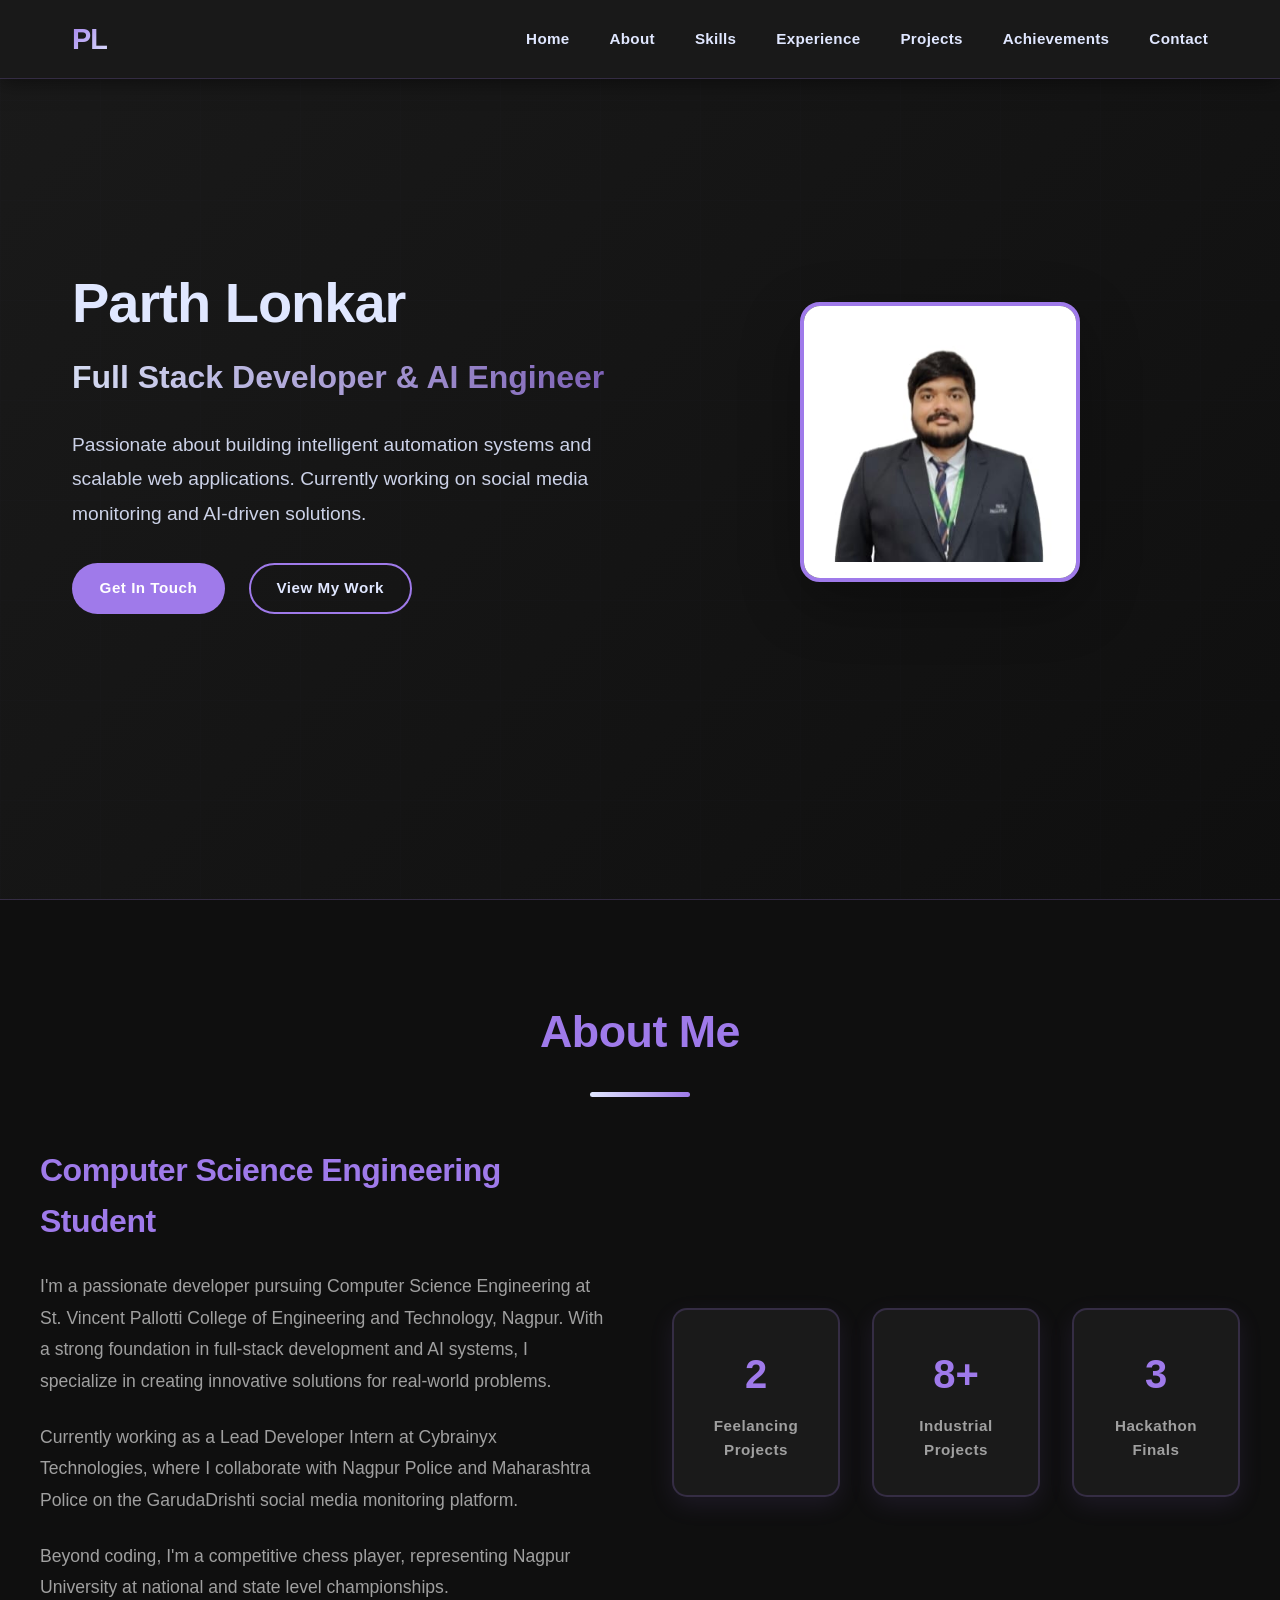
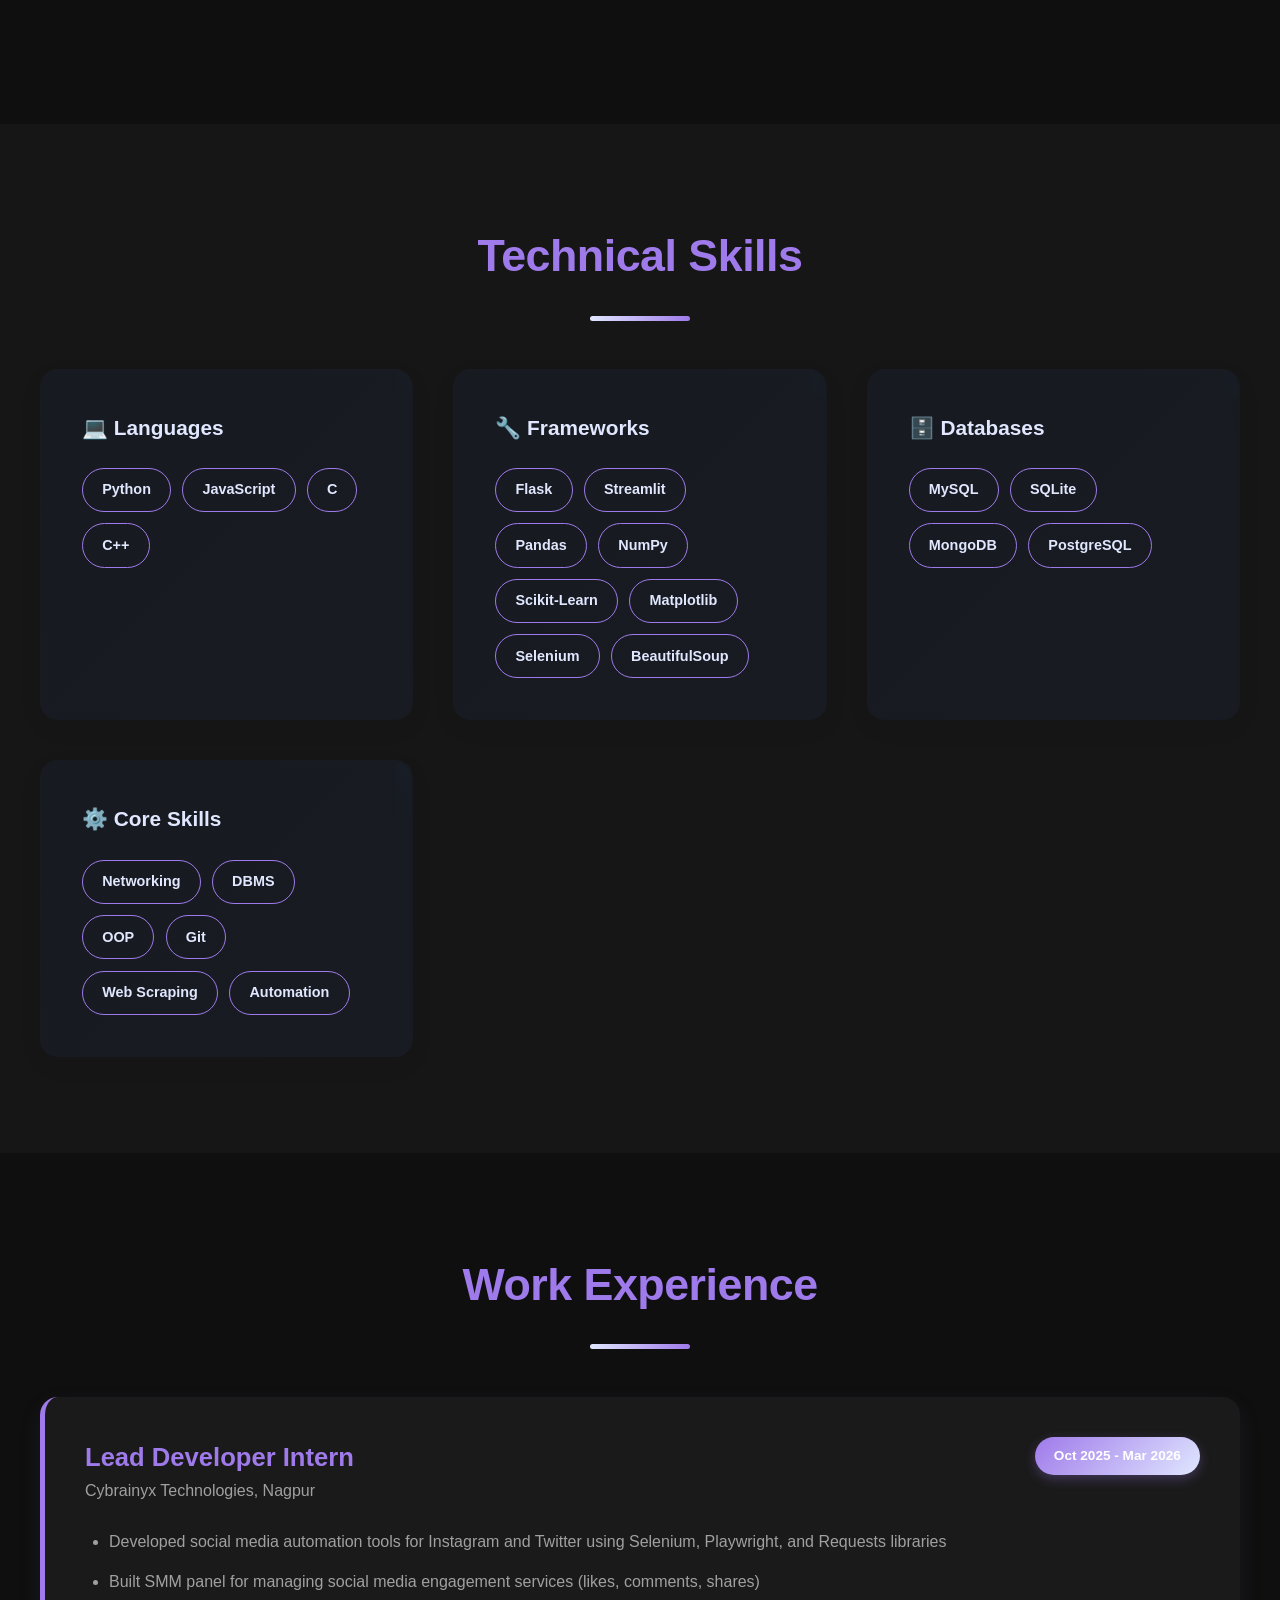
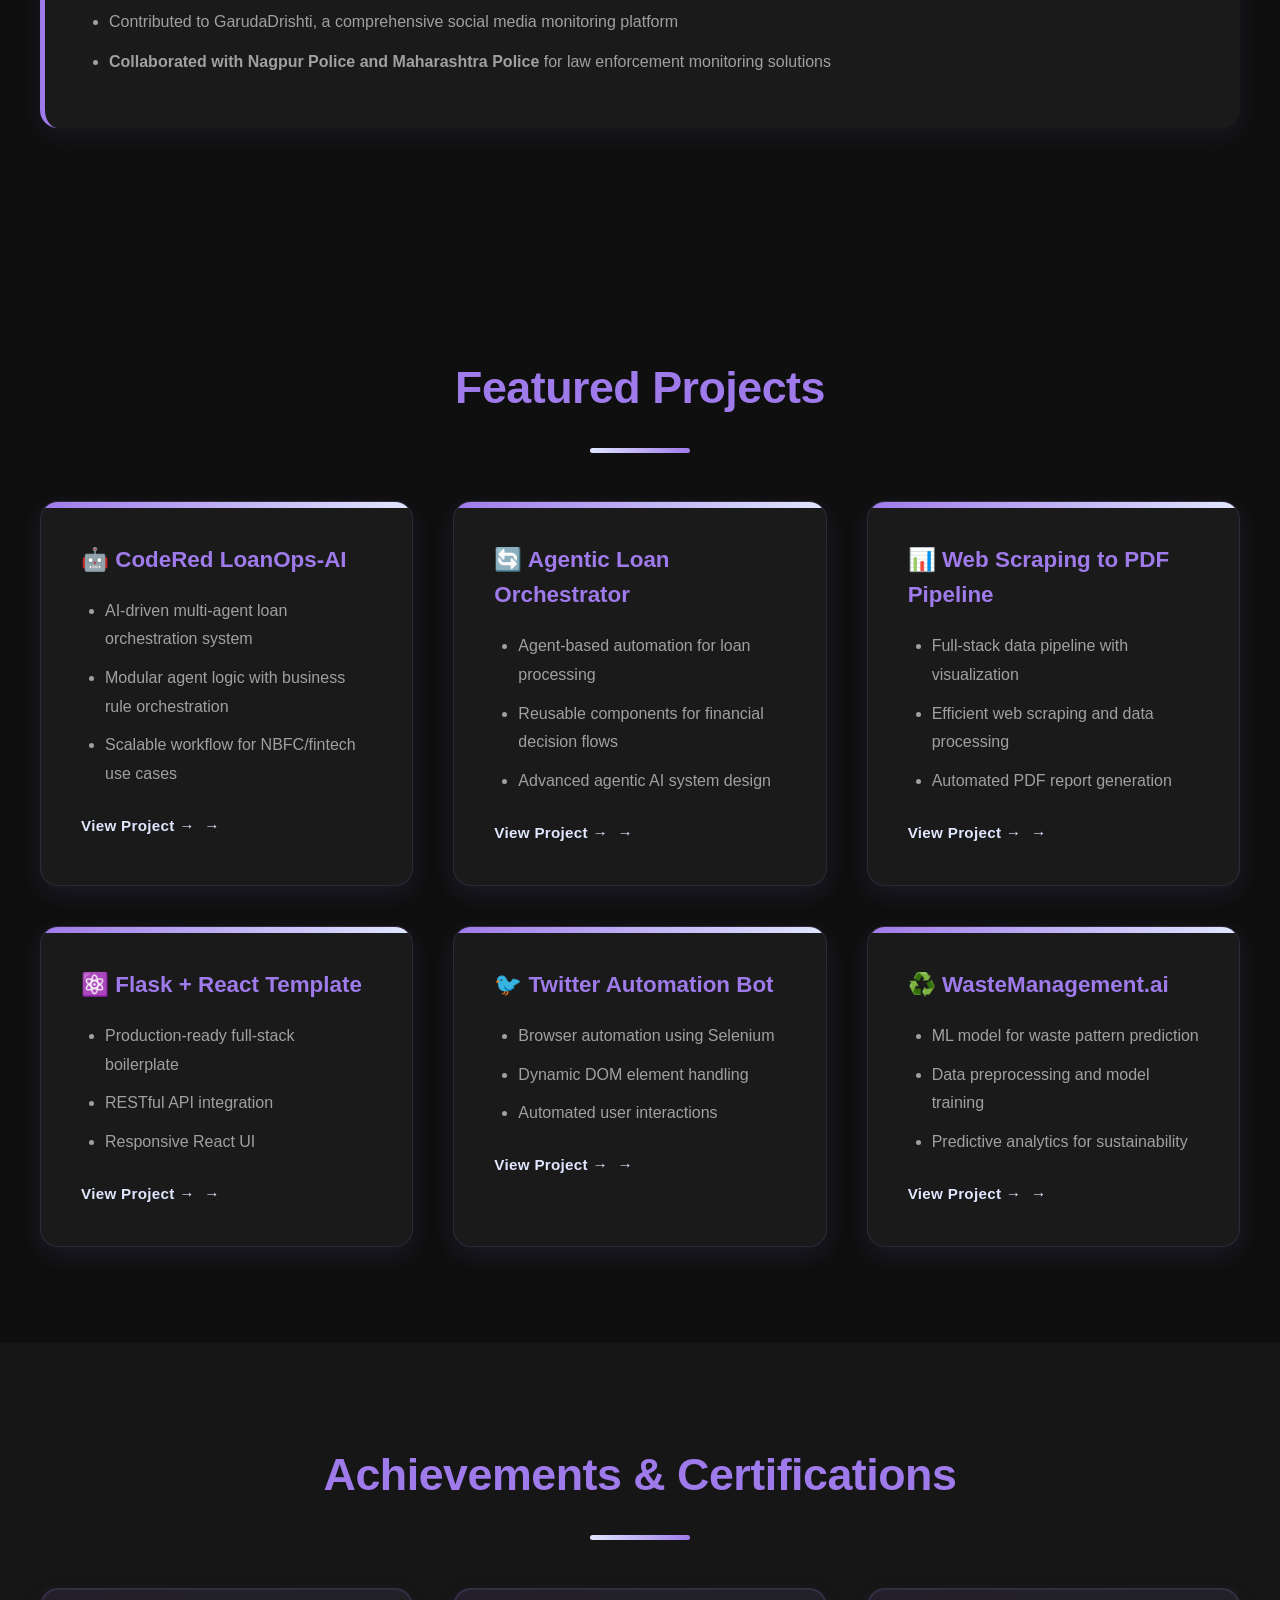
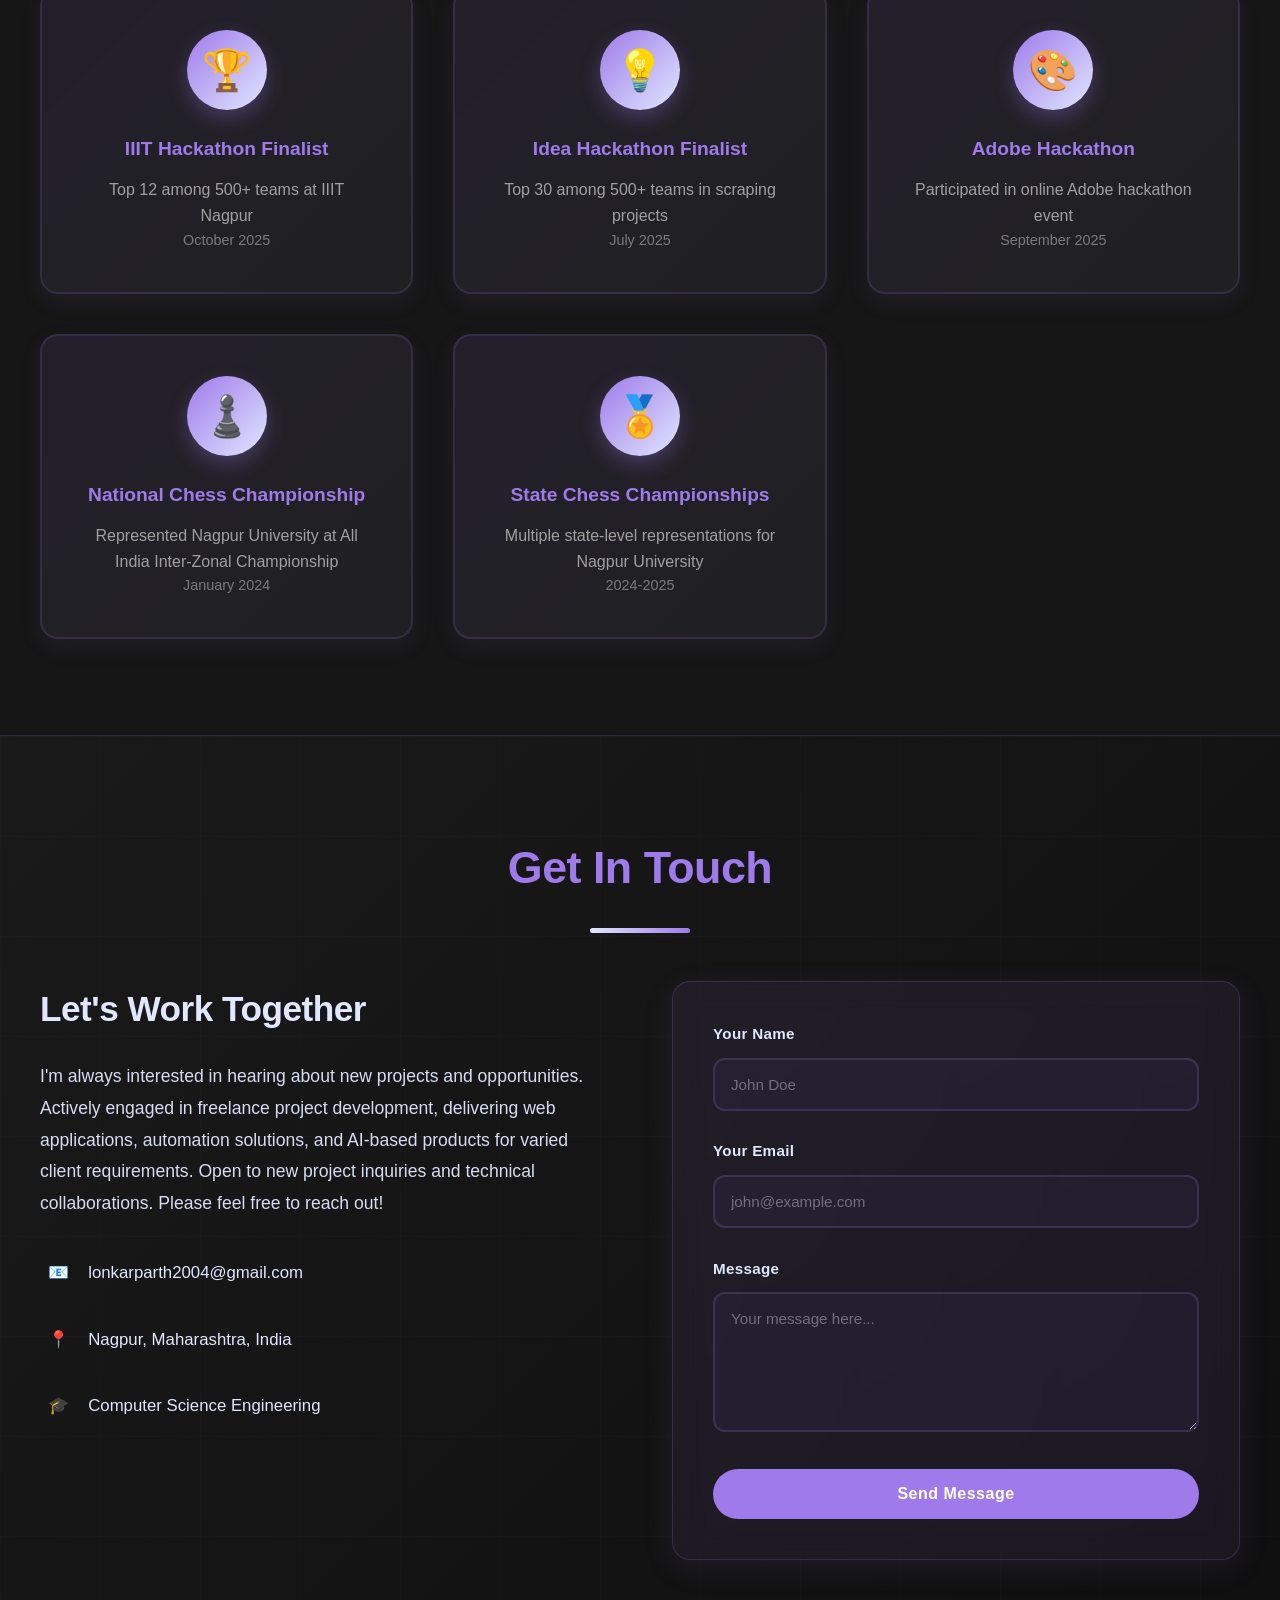
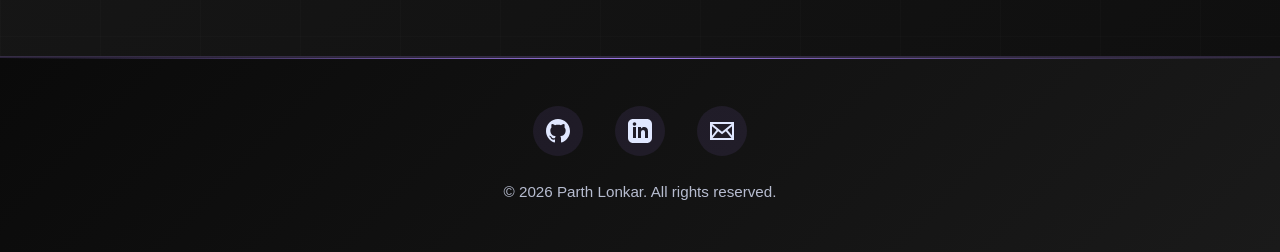
==== index.html @ a522a295 "committe" ====
<!DOCTYPE html>
<html lang="en">
<head>
    <meta charset="UTF-8">
    <meta name="viewport" content="width=device-width, initial-scale=1.0">
    <title>Parth Lonkar - Full Stack Developer & AI Engineer</title>
    <style>
        * {
            margin: 0;
            padding: 0;
            box-sizing: border-box;
        }

        :root {
            --primary: #e0e7ff;
            --secondary: #c7d2fe;
            --dark: #0f0f0f;
            --light: #1a1a1a;
            --gray: #a0a0a0;
            --accent: #9f7aea;
            --success: #6ee7b7;
            --warning: #fbbf24;
            --danger: #f87171;
            --dark-bg: #0f0f0f;
            --dark-card: #1a1a1a;
            --dark-text: #e0e7ff;
            --dark-accent: #9f7aea;
        }

        body {
            font-family: 'Segoe UI', Tahoma, Geneva, Verdana, sans-serif;
            line-height: 1.6;
            color: var(--dark-text);
            overflow-x: hidden;
            background: var(--dark-bg);
        }

        /* Loading Spinner */
        .loader {
            position: fixed;
            top: 0;
            left: 0;
            width: 100%;
            height: 100%;
            background: rgba(15, 15, 15, 0.95);
            display: flex;
            align-items: center;
            justify-content: center;
            z-index: 9999;
            opacity: 1;
            pointer-events: auto;
            transition: opacity 0.5s ease, pointer-events 0.5s ease;
        }

        .loader.hidden {
            opacity: 0;
            pointer-events: none;
        }

        .spinner {
            width: 60px;
            height: 60px;
            border: 4px solid #333333;
            border-top: 4px solid var(--dark-accent);
            border-radius: 50%;
            animation: spin 1s linear infinite;
        }

        @keyframes spin {
            0% { transform: rotate(0deg); }
            100% { transform: rotate(360deg); }
        }

        .loader-text {
            position: absolute;
            bottom: 30px;
            font-size: 1.1rem;
            color: var(--dark-accent);
            font-weight: 600;
            animation: pulse 1.5s ease-in-out infinite;
        }

        @keyframes pulse {
            0%, 100% { opacity: 0.6; }
            50% { opacity: 1; }
        }

        /* Navigation */
        nav {
            position: fixed;
            top: 0;
            width: 100%;
            background: rgba(26, 26, 26, 0.97);
            backdrop-filter: blur(20px);
            box-shadow: 0 2px 20px rgba(0,0,0,0.5);
            z-index: 1000;
            transition: all 0.3s cubic-bezier(0.4, 0, 0.2, 1);
            border-bottom: 1px solid rgba(159, 122, 234, 0.2);
        }

        nav.scrolled {
            box-shadow: 0 10px 40px rgba(0,0,0,0.7);
            background: rgba(26, 26, 26, 0.99);
        }

        .nav-container {
            max-width: 1200px;
            margin: 0 auto;
            display: flex;
            justify-content: space-between;
            align-items: center;
            padding: 1rem 2rem;
        }

        .logo {
            font-size: 1.8rem;
            font-weight: 800;
            background: linear-gradient(135deg, var(--dark-accent), #e0e7ff);
            -webkit-background-clip: text;
            -webkit-text-fill-color: transparent;
            background-clip: text;
            text-decoration: none;
            transition: all 0.3s ease;
            letter-spacing: -1px;
        }

        .logo:hover {
            transform: scale(1.1);
        }

        .nav-links {
            display: flex;
            list-style: none;
            gap: 2.5rem;
        }

        .nav-links a {
            text-decoration: none;
            color: var(--dark-text);
            font-weight: 600;
            font-size: 0.95rem;
            transition: all 0.3s cubic-bezier(0.4, 0, 0.2, 1);
            position: relative;
            letter-spacing: 0.3px;
        }

        .nav-links a::after {
            content: '';
            position: absolute;
            bottom: -8px;
            left: 0;
            width: 0;
            height: 3px;
            background: linear-gradient(90deg, var(--dark-accent), #e0e7ff);
            transition: width 0.4s cubic-bezier(0.4, 0, 0.2, 1);
            border-radius: 2px;
        }

        .nav-links a:hover {
            color: var(--dark-accent);
            transform: translateY(-2px);
        }

        .nav-links a:hover::after {
            width: 100%;
        }

        .mobile-menu {
            display: none;
            flex-direction: column;
            gap: 5px;
            cursor: pointer;
        }

        .mobile-menu span {
            width: 25px;
            height: 3px;
            background: var(--dark-text);
            transition: 0.3s;
            border-radius: 2px;
        }

        .mobile-menu.active span:nth-child(1) {
            transform: rotate(45deg) translate(10px, 10px);
        }

        .mobile-menu.active span:nth-child(2) {
            opacity: 0;
        }

        .mobile-menu.active span:nth-child(3) {
            transform: rotate(-45deg) translate(7px, -7px);
        }

        .nav-links.mobile-active {
            display: flex;
            flex-direction: column;
            position: absolute;
            top: 100%;
            left: 0;
            right: 0;
            background: rgba(26, 26, 26, 0.98);
            backdrop-filter: blur(20px);
            padding: 2rem 1rem;
            gap: 1rem;
            box-shadow: 0 10px 30px rgba(0,0,0,0.5);
            animation: slideDown 0.3s ease-out;
            z-index: 999;
            border-bottom: 1px solid rgba(159, 122, 234, 0.2);
        }

        @keyframes slideDown {
            from {
                opacity: 0;
                transform: translateY(-10px);
            }
            to {
                opacity: 1;
                transform: translateY(0);
            }
        }

        .nav-links.mobile-active a {
            padding: 0.5rem 0;
            border-bottom: 1px solid rgba(159, 122, 234, 0.15);
        }

        /* Hero Section */
        .hero {
            min-height: 100vh;
            display: flex;
            align-items: center;
            background: linear-gradient(135deg, #1a1a1a 0%, #0f0f0f 100%);
            position: relative;
            overflow: hidden;
            padding-top: 80px;
            border-bottom: 1px solid rgba(159, 122, 234, 0.2);
        }

        .hero::before {
            content: '';
            position: absolute;
            top: 0;
            left: 0;
            right: 0;
            bottom: 0;
            background: url('data:image/svg+xml,<svg width="100" height="100" xmlns="http://www.w3.org/2000/svg"><defs><pattern id="grid" width="100" height="100" patternUnits="userSpaceOnUse"><path d="M 100 0 L 0 0 0 100" fill="none" stroke="%239f7aea" stroke-width="0.5" opacity="0.1"/></pattern></defs><rect width="100%" height="100%" fill="url(%23grid)"/></svg>');
            opacity: 0.3;
            animation: float 20s ease-in-out infinite;
        }

        @keyframes float {
            0%, 100% { transform: translateY(0px); }
            50% { transform: translateY(20px); }
        }

        .hero-content {
            max-width: 1200px;
            margin: 0 auto;
            padding: 2rem;
            color: white;
            position: relative;
            z-index: 1;
            display: grid;
            grid-template-columns: 1fr 1fr;
            gap: 4rem;
            align-items: center;
            width: 100%;
        }

        .hero-text {
            animation: slideInLeft 1s ease;
        }

        .hero-image {
            display: flex;
            justify-content: center;
            align-items: center;
            animation: slideInRight 1s ease;
            width: 100%;
        }

        .profile-photo {
            width: 280px;
            height: 280px;
            border-radius: 20px;
            background: var(--dark-card);
            border: 4px solid var(--dark-accent);
            display: flex;
            align-items: center;
            position: relative;
            overflow: hidden;
            box-shadow: 0 20px 60px rgba(0, 0, 0, 0.3);
            transition: all 0.3s ease;
            margin: 0 auto;
            flex-shrink: 0;
        }

        .profile-photo:hover {
            transform: scale(1.05);
            box-shadow: 0 30px 80px rgba(0, 0, 0, 0.4);
            border-color: white;
        }

        .profile-photo img {
            width: 100%;
            height: 100%;
            object-fit: contain;
            transition: all 0.3s ease;
            display: block;
            background: white;
        }

        .profile-photo:hover img {
            filter: brightness(1.1);
        }

        .profile-placeholder {
            font-size: 120px;
            opacity: 0.3;
        }

        @keyframes slideInLeft {
            from {
                opacity: 0;
                transform: translateX(-50px);
            }
            to {
                opacity: 1;
                transform: translateX(0);
            }
        }

        @keyframes slideInRight {
            from {
                opacity: 0;
                transform: translateX(50px);
            }
            to {
                opacity: 1;
                transform: translateX(0);
            }
        }

        .hero h1 {
            font-size: 3.5rem;
            margin-bottom: 1rem;
            animation: fadeInUp 1s ease;
            font-weight: 800;
            letter-spacing: -1px;
            line-height: 1.2;
            color: var(--dark-text);
        }

        .hero h2 {
            font-size: 2rem;
            margin-bottom: 1.5rem;
            opacity: 0.95;
            animation: fadeInUp 1s ease 0.2s backwards;
            background: linear-gradient(90deg, rgba(224,231,255,1), rgba(159,122,234,0.8));
            -webkit-background-clip: text;
            -webkit-text-fill-color: transparent;
            background-clip: text;
        }

        .hero p {
            font-size: 1.2rem;
            max-width: 600px;
            margin-bottom: 2rem;
            opacity: 0.9;
            animation: fadeInUp 1s ease 0.4s backwards;
            line-height: 1.8;
            font-weight: 300;
            color: var(--dark-text);
        }

        .cta-buttons {
            display: flex;
            gap: 1.5rem;
            animation: fadeInUp 1s ease 0.6s backwards;
            flex-wrap: wrap;
        }

        .btn {
            padding: 0.7rem 1.6rem;
            border-radius: 60px;
            text-decoration: none;
            font-weight: 700;
            transition: all 0.3s cubic-bezier(0.4, 0, 0.2, 1);
            display: inline-flex;
            align-items: center;
            gap: 0.5rem;
            position: relative;
            overflow: hidden;
            cursor: pointer;
            border: 2px solid transparent;
            font-size: 0.95rem;
            letter-spacing: 0.5px;
        }

        .btn::before {
            content: '';
            position: absolute;
            top: 0;
            left: -100%;
            width: 100%;
            height: 100%;
            background: rgba(255, 255, 255, 0.2);
            transition: left 0.3s ease;
            z-index: -1;
        }

        .btn:hover::before {
            left: 100%;
        }

        .btn:active,
        .btn:focus {
            outline: none;
        }

        .ripple {
            position: absolute;
            border-radius: 50%;
            background: rgba(255, 255, 255, 0.5);
            transform: scale(0);
            animation: ripple-animation 0.6s ease-out;
            pointer-events: none;
        }

        @keyframes ripple-animation {
            to {
                transform: scale(4);
                opacity: 0;
            }
        }

        .btn-primary {
            background: var(--dark-accent);
            color: white;
        }

        .btn-primary:hover {
            box-shadow: 0 10px 30px rgba(0,0,0,0.2);
        }

        .btn-primary:active {
            box-shadow: 0 5px 15px rgba(0,0,0,0.15);
        }

        .btn-secondary {
            border: 2px solid var(--dark-accent);
            color: var(--dark-text);
            background: transparent;
        }

        .btn-secondary:hover {
            background: white;
            color: #667eea;
            box-shadow: 0 10px 30px rgba(0,0,0,0.2);
        }

        .btn-secondary:active {
            box-shadow: 0 5px 15px rgba(0,0,0,0.15);
        }

        /* Section Styles */
        section {
            padding: 6rem 2rem;
            background: var(--dark-bg);
        }

        section.fade-in-section {
            opacity: 0;
            transform: translateY(40px);
            transition: opacity 0.6s ease, transform 0.6s ease;
        }

        section.fade-in-section.visible {
            opacity: 1;
            transform: translateY(0);
        }

        .container {
            max-width: 1200px;
            margin: 0 auto;
        }

        .section-title {
            text-align: center;
            font-size: 2.8rem;
            margin-bottom: 3rem;
            position: relative;
            color: var(--dark-accent);
            font-weight: 800;
            letter-spacing: -0.5px;
            animation: titleSlideIn 0.8s ease;
        }

        @keyframes titleSlideIn {
            from {
                opacity: 0;
                transform: translateY(20px);
            }
            to {
                opacity: 1;
                transform: translateY(0);
            }
        }

        .section-title::after {
            content: '';
            display: block;
            width: 100px;
            height: 5px;
            background: linear-gradient(90deg, var(--primary), var(--accent));
            margin: 1.5rem auto;
            border-radius: 3px;
            transition: width 0.3s ease;
        }

        .section-title:hover::after {
            width: 140px;
        }

        /* About Section */
        #about {
            background: var(--dark-bg);
        }

        .about-content {
            display: grid;
            grid-template-columns: 1fr 1fr;
            gap: 4rem;
            align-items: center;
        }

        .about-text {
            animation: fadeInLeft 0.8s ease;
        }

        .about-text h3 {
            font-size: 2rem;
            margin-bottom: 1.5rem;
            color: var(--dark-accent);
            font-weight: 800;
            letter-spacing: -0.5px;
        }

        .about-text p {
            font-size: 1.1rem;
            color: var(--gray);
            margin-bottom: 1.5rem;
            line-height: 1.8;
            transition: all 0.3s ease;
        }

        .about-text p:hover {
            transform: translateX(10px);
            color: var(--dark-text);
        }

        @keyframes fadeInLeft {
            from {
                opacity: 0;
                transform: translateX(-30px);
            }
            to {
                opacity: 1;
                transform: translateX(0);
            }
        }

        .stats {
            display: grid;
            grid-template-columns: repeat(3, 1fr);
            gap: 2rem;
            margin-top: 2rem;
            animation: fadeInRight 0.8s ease 0.2s backwards;
        }

        @keyframes fadeInRight {
            from {
                opacity: 0;
                transform: translateX(30px);
            }
            to {
                opacity: 1;
                transform: translateX(0);
            }
        }

        .stat-box {
            background: var(--dark-card);
            padding: 2rem;
            border-radius: 15px;
            text-align: center;
            box-shadow: 0 8px 25px rgba(159, 122, 234, 0.1);
            transition: all 0.3s cubic-bezier(0.4, 0, 0.2, 1);
            border: 2px solid rgba(159, 122, 234, 0.2);
            position: relative;
            overflow: hidden;
        }

        .stat-box::before {
            content: '';
            position: absolute;
            top: 0;
            left: 0;
            width: 100%;
            height: 4px;
            background: linear-gradient(90deg, var(--dark-accent), #e0e7ff);
            transform: scaleX(0);
            transform-origin: left;
            transition: transform 0.3s ease;
        }

        .stat-box:hover {
            transform: translateY(-10px);
            box-shadow: 0 15px 40px rgba(159, 122, 234, 0.2);
            border-color: var(--dark-accent);
        }

        .stat-box:hover::before {
            transform: scaleX(1);
        }

        .stat-box h4 {
            font-size: 2.5rem;
            color: var(--dark-accent);
            margin-bottom: 0.5rem;
            font-weight: 800;
        }

        .stat-box p {
            color: var(--gray);
            font-weight: 600;
            font-size: 0.95rem;
            letter-spacing: 0.5px;
        }

        /* Skills Section */
        #skills {
            background: #161616;
        }

        .skills-grid {
            display: grid;
            grid-template-columns: repeat(auto-fit, minmax(280px, 1fr));
            gap: 2.5rem;
        }

        .skill-category {
            background: linear-gradient(135deg, rgba(37, 99, 235, 0.05), rgba(59, 130, 246, 0.05));
            padding: 2.5rem;
            border-radius: 18px;
            box-shadow: 0 8px 25px rgba(0,0,0,0.06);
            transition: all 0.3s cubic-bezier(0.4, 0, 0.2, 1);
            border: 2px solid transparent;
            position: relative;
            overflow: hidden;
        }

        .skill-category::before {
            content: '';
            position: absolute;
            top: -50%;
            right: -50%;
            width: 200px;
            height: 200px;
            background: radial-gradient(circle, rgba(37, 99, 235, 0.1), transparent);
            transition: all 0.3s ease;
        }

        .skill-category:hover {
            transform: translateY(-12px);
            box-shadow: 0 15px 40px rgba(37, 99, 235, 0.15);
            border-color: var(--primary);
            background: linear-gradient(135deg, rgba(37, 99, 235, 0.1), rgba(59, 130, 246, 0.1));
        }

        .skill-category:hover::before {
            top: -25%;
            right: -25%;
        }

        .skill-category h3 {
            color: var(--primary);
            margin-bottom: 1.5rem;
            display: flex;
            align-items: center;
            gap: 0.5rem;
            font-size: 1.3rem;
            font-weight: 700;
            position: relative;
            z-index: 1;
        }

        .skill-tags {
            display: flex;
            flex-wrap: wrap;
            gap: 0.7rem;
            position: relative;
            z-index: 1;
        }

        .skill-tag {
            background: transparent;
            padding: 0.6rem 1.2rem;
            border-radius: 25px;
            font-size: 0.9rem;
            color: var(--dark-text);
            transition: all 0.3s cubic-bezier(0.4, 0, 0.2, 1);
            border: 1.5px solid var(--dark-accent);
            font-weight: 600;
            cursor: pointer;
            position: relative;
            overflow: hidden;
        }

        .skill-tag::before {
            content: '';
            position: absolute;
            top: 0;
            left: -100%;
            width: 100%;
            height: 100%;
            background: var(--dark-accent);
            z-index: -1;
            transition: left 0.3s ease;
        }

        .skill-tag:hover {
            background: var(--dark-accent);
            color: white;
            transform: translateY(-4px);
            box-shadow: 0 6px 15px rgba(159, 122, 234, 0.4);
        }

        .skill-tag:hover::before {
            left: 0;
        }

        /* Experience Section */
        #experience {
            background: var(--dark-bg);
        }

        .experience-item {
            background: var(--dark-card);
            padding: 2.5rem;
            border-radius: 18px;
            box-shadow: 0 8px 25px rgba(159, 122, 234, 0.08);
            border-left: 5px solid var(--dark-accent);
            transition: all 0.3s cubic-bezier(0.4, 0, 0.2, 1);
            position: relative;
            overflow: hidden;
            margin-bottom: 2rem;
        }

        .experience-item::before {
            content: '';
            position: absolute;
            top: 0;
            left: -100%;
            width: 100%;
            height: 100%;
            background: linear-gradient(90deg, transparent, rgba(159, 122, 234, 0.1));
            transition: left 0.3s ease;
        }

        .experience-item:hover {
            transform: translateX(10px);
            box-shadow: 0 12px 35px rgba(159, 122, 234, 0.15);
        }

        .experience-item:hover::before {
            left: 100%;
        }

        .experience-header {
            display: flex;
            justify-content: space-between;
            align-items: start;
            margin-bottom: 1.5rem;
            position: relative;
            z-index: 1;
            gap: 1rem;
        }

        .experience-header h3 {
            color: var(--dark-accent);
            font-size: 1.6rem;
            font-weight: 800;
        }

        .experience-header p {
            color: var(--gray);
            font-weight: 500;
        }

        .experience-date {
            background: linear-gradient(135deg, var(--dark-accent), #e0e7ff);
            color: white;
            padding: 0.5rem 1.2rem;
            border-radius: 25px;
            font-size: 0.85rem;
            font-weight: 700;
            white-space: nowrap;
            box-shadow: 0 4px 12px rgba(159, 122, 234, 0.3);
        }

        .experience-item ul {
            margin-left: 1.5rem;
            color: var(--gray);
            position: relative;
            z-index: 1;
        }

        .experience-item li {
            margin-bottom: 0.8rem;
            line-height: 1.7;
            transition: all 0.3s ease;
        }

        .experience-item li:hover {
            color: var(--dark-accent);
            transform: translateX(5px);
        }

        /* Projects Section */
        .projects-grid {
            display: grid;
            grid-template-columns: repeat(auto-fit, minmax(360px, 1fr));
            gap: 2.5rem;
        }

        .project-card {
            background: var(--dark-card);
            border-radius: 18px;
            overflow: hidden;
            box-shadow: 0 8px 25px rgba(159, 122, 234, 0.1);
            transition: all 0.3s cubic-bezier(0.4, 0, 0.2, 1);
            position: relative;
            border: 1px solid rgba(159, 122, 234, 0.15);
        }

        .project-card::before {
            content: '';
            position: absolute;
            top: 0;
            left: 0;
            right: 0;
            height: 6px;
            background: linear-gradient(90deg, var(--dark-accent), #e0e7ff);
            transform: scaleX(1);
            transform-origin: left;
            transition: transform 0.3s ease;
        }

        .project-card:hover {
            transform: translateY(-15px) rotateX(3deg);
            box-shadow: 0 20px 50px rgba(159, 122, 234, 0.25);
        }

        .project-card:hover::before {
            transform: scaleX(1.2);
        }

        .project-content {
            padding: 2.5rem;
            position: relative;
            z-index: 1;
        }

        .project-content h3 {
            color: var(--dark-accent);
            margin-bottom: 1.2rem;
            display: flex;
            align-items: center;
            gap: 0.7rem;
            font-size: 1.4rem;
            font-weight: 800;
            transition: all 0.3s ease;
        }

        .project-card:hover .project-content h3 {
            transform: translateX(10px);
        }

        .project-content ul {
            margin-left: 1.5rem;
            color: var(--gray);
            margin-bottom: 1.5rem;
            line-height: 1.8;
        }

        .project-content li {
            margin-bottom: 0.6rem;
            transition: all 0.3s ease;
        }

        .project-content li:hover {
            color: var(--primary);
        }

        .project-link {
            display: inline-flex;
            align-items: center;
            gap: 0.6rem;
            color: var(--primary);
            text-decoration: none;
            font-weight: 700;
            transition: all 0.3s cubic-bezier(0.4, 0, 0.2, 1);
            position: relative;
            font-size: 0.95rem;
            letter-spacing: 0.3px;
        }

        .project-link::after {
            content: '→';
            transition: transform 0.3s ease;
        }

        .project-link:hover {
            gap: 1rem;
            color: var(--dark-accent);
        }

        .project-link:hover::after {
            transform: translateX(5px);
        }

        /* Achievements Section */
        #achievements {
            background: #161616;
        }

        .achievements-grid {
            display: grid;
            grid-template-columns: repeat(auto-fit, minmax(320px, 1fr));
            gap: 2.5rem;
        }

        .achievement-card {
            background: linear-gradient(135deg, rgba(159, 122, 234, 0.1), rgba(224, 231, 255, 0.05));
            padding: 2.5rem;
            border-radius: 18px;
            box-shadow: 0 8px 25px rgba(159, 122, 234, 0.08);
            text-align: center;
            transition: all 0.3s cubic-bezier(0.4, 0, 0.2, 1);
            border: 2px solid rgba(159, 122, 234, 0.15);
            position: relative;
            overflow: hidden;
        }

        .achievement-card::before {
            content: '';
            position: absolute;
            top: -50%;
            left: 50%;
            transform: translateX(-50%);
            width: 150px;
            height: 150px;
            background: radial-gradient(circle, rgba(159, 122, 234, 0.15), transparent);
            transition: all 0.3s ease;
        }

        .achievement-card:hover {
            transform: translateY(-15px) scale(1.05);
            box-shadow: 0 15px 40px rgba(159, 122, 234, 0.25);
            border-color: var(--dark-accent);
            background: linear-gradient(135deg, rgba(159, 122, 234, 0.15), rgba(224, 231, 255, 0.1));
        }

        .achievement-card:hover::before {
            top: -25%;
        }

        .achievement-icon {
            width: 80px;
            height: 80px;
            background: linear-gradient(135deg, var(--dark-accent), #e0e7ff);
            color: white;
            border-radius: 50%;
            display: flex;
            align-items: center;
            justify-content: center;
            margin: 0 auto 1.5rem;
            font-size: 2.5rem;
            box-shadow: 0 8px 20px rgba(159, 122, 234, 0.3);
            transition: all 0.3s ease;
            position: relative;
            z-index: 1;
        }

        .achievement-card:hover .achievement-icon {
            transform: scale(1.15) rotateY(10deg);
        }

        .achievement-card h3 {
            color: var(--dark-accent);
            margin-bottom: 0.8rem;
            font-size: 1.2rem;
            font-weight: 800;
            position: relative;
            z-index: 1;
        }

        .achievement-card p {
            color: var(--gray);
            position: relative;
            z-index: 1;
            line-height: 1.6;
        }

        .achievement-card p:last-child {
            font-size: 0.85rem;
            color: var(--gray);
            opacity: 0.7;
        }

        /* Contact Section */
        #contact {
            background: linear-gradient(135deg, #1a1a1a 0%, #0f0f0f 100%);
            color: var(--dark-text);
            position: relative;
            overflow: hidden;
            border-top: 1px solid rgba(159, 122, 234, 0.2);
            border-bottom: 1px solid rgba(159, 122, 234, 0.2);
        }

        #contact::before {
            content: '';
            position: absolute;
            top: 0;
            left: 0;
            right: 0;
            bottom: 0;
            background: url('data:image/svg+xml,<svg width="100" height="100" xmlns="http://www.w3.org/2000/svg"><defs><pattern id="grid" width="100" height="100" patternUnits="userSpaceOnUse"><path d="M 100 0 L 0 0 0 100" fill="none" stroke="white" stroke-width="0.5" opacity="0.05"/></pattern></defs><rect width="100%" height="100%" fill="url(%23grid)"/></svg>');
            opacity: 1;
        }

        .contact-container {
            display: grid;
            grid-template-columns: 1fr 1fr;
            gap: 4rem;
            position: relative;
            z-index: 1;
        }

        .contact-info {
            animation: fadeInLeft 0.8s ease;
        }

        .contact-info h3 {
            font-size: 2.2rem;
            margin-bottom: 1.5rem;
            font-weight: 800;
            letter-spacing: -0.5px;
        }

        .contact-info p {
            font-size: 1.1rem;
            margin-bottom: 2rem;
            opacity: 0.95;
            line-height: 1.8;
            font-weight: 300;
        }

        .contact-details {
            display: flex;
            flex-direction: column;
            gap: 1.5rem;
        }

        .contact-item {
            display: flex;
            align-items: center;
            gap: 1.2rem;
            font-size: 1.05rem;
            transition: all 0.3s ease;
            padding: 0.5rem;
            border-radius: 10px;
        }

        .contact-item:hover {
            background: rgba(159, 122, 234, 0.1);
            transform: translateX(10px);
        }

        .contact-form {
            background: rgba(159, 122, 234, 0.08);
            backdrop-filter: blur(15px);
            padding: 2.5rem;
            border-radius: 18px;
            border: 1px solid rgba(159, 122, 234, 0.2);
            animation: fadeInRight 0.8s ease;
            box-shadow: 0 8px 32px rgba(159, 122, 234, 0.1);
            transition: all 0.3s ease;
        }

        .contact-form:hover {
            background: rgba(159, 122, 234, 0.12);
            border-color: rgba(255,255,255,0.3);
        }

        .form-group {
            margin-bottom: 1.8rem;
        }

        .form-group label {
            display: block;
            margin-bottom: 0.7rem;
            font-weight: 700;
            font-size: 0.95rem;
            letter-spacing: 0.3px;
        }

        .form-group input,
        .form-group textarea {
            width: 100%;
            padding: 1rem;
            border: 2px solid rgba(159, 122, 234, 0.2);
            border-radius: 12px;
            background: rgba(159, 122, 234, 0.05);
            color: var(--dark-text);
            font-size: 0.95rem;
            transition: all 0.3s cubic-bezier(0.4, 0, 0.2, 1);
            font-family: inherit;
        }

        .form-group input::placeholder,
        .form-group textarea::placeholder {
            color: rgba(224, 231, 255, 0.4);
        }

        .form-group input:focus,
        .form-group textarea:focus {
            outline: none;
            border-color: var(--dark-accent);
            background: rgba(159, 122, 234, 0.12);
            box-shadow: 0 0 0 3px rgba(159, 122, 234, 0.1);
            transform: translateY(-2px);
        }

        .form-group textarea {
            resize: vertical;
            min-height: 140px;
        }

        .submit-btn {
            background: var(--dark-accent);
            color: white;
            padding: 1rem 2.5rem;
            border: none;
            border-radius: 60px;
            font-size: 1rem;
            font-weight: 700;
            cursor: pointer;
            transition: all 0.3s cubic-bezier(0.4, 0, 0.2, 1);
            width: 100%;
            letter-spacing: 0.5px;
            position: relative;
            overflow: hidden;
        }

        .submit-btn::before {
            content: '';
            position: absolute;
            top: 50%;
            left: 50%;
            width: 0;
            height: 0;
            background: rgba(159, 122, 234, 0.2);
            border-radius: 50%;
            transform: translate(-50%, -50%);
            transition: width 0.6s, height 0.6s;
        }

        .submit-btn:hover {
            transform: translateY(-3px);
            box-shadow: 0 15px 40px rgba(159, 122, 234, 0.3);
        }

        .submit-btn:hover::before {
            width: 300px;
            height: 300px;
        }

        .submit-btn:active {
            transform: translateY(-1px);
        }

        .submit-btn:disabled {
            opacity: 0.6;
            cursor: not-allowed;
            transform: none;
        }

        .form-status {
            margin-top: 1.5rem;
            padding: 1.2rem;
            border-radius: 12px;
            text-align: center;
            font-weight: 600;
            animation: slideIn 0.3s ease;
        }

        @keyframes slideIn {
            from {
                opacity: 0;
                transform: translateY(-10px);
            }
            to {
                opacity: 1;
                transform: translateY(0);
            }
        }

        .form-status.success {
            background: rgba(34, 197, 94, 0.2);
            border: 2px solid rgb(34, 197, 94);
            color: rgb(34, 197, 94);
        }

        .form-status.error {
            background: rgba(239, 68, 68, 0.2);
            border: 2px solid rgb(239, 68, 68);
            color: rgb(239, 68, 68);
        }

        /* Footer */
        footer {
            background: linear-gradient(135deg, #0a0a0a 0%, #1a1a1a 100%);
            color: var(--dark-text);
            text-align: center;
            padding: 3rem 2rem;
            position: relative;
            border-top: 1px solid rgba(159, 122, 234, 0.2);
        }

        footer::before {
            content: '';
            position: absolute;
            top: 0;
            left: 0;
            right: 0;
            height: 1px;
            background: linear-gradient(90deg, transparent, var(--dark-accent), transparent);
        }

        .social-links {
            display: flex;
            justify-content: center;
            gap: 2rem;
            margin-bottom: 1.5rem;
            flex-wrap: wrap;
        }

        .social-links a {
            color: var(--dark-text);
            font-size: 1.5rem;
            transition: all 0.3s cubic-bezier(0.4, 0, 0.2, 1);
            display: flex;
            align-items: center;
            justify-content: center;
            width: 50px;
            height: 50px;
            border-radius: 50%;
            background: rgba(159, 122, 234, 0.1);
            border: 2px solid transparent;
        }

        .social-links a:hover {
            color: var(--dark-accent);
            transform: translateY(-5px) scale(1.1);
            background: rgba(159, 122, 234, 0.25);
            border-color: var(--dark-accent);
        }

        footer p {
            font-size: 0.95rem;
            opacity: 0.8;
            font-weight: 500;
        }

        /* Animations */
        @keyframes fadeInUp {
            from {
                opacity: 0;
                transform: translateY(40px);
            }
            to {
                opacity: 1;
                transform: translateY(0);
            }
        }

        /* Responsive */
        @media (max-width: 1024px) {
            .hero-content {
                grid-template-columns: 1fr;
                gap: 2rem;
            }

            .about-content,
            .contact-container {
                grid-template-columns: 1fr;
                gap: 2.5rem;
            }

            .profile-photo {
                width: 250px;
                height: 250px;
            }

            .section-title {
                font-size: 2.3rem;
            }

            .hero h1 {
                font-size: 2.8rem;
            }

            .hero h2 {
                font-size: 1.5rem;
            }
        }

        @media (max-width: 768px) {
            .nav-links {
                display: none;
            }

            .mobile-menu {
                display: flex;
            }

            .hero h1 {
                font-size: 2.2rem;
            }

            .hero h2 {
                font-size: 1.2rem;
            }

            .profile-photo {
                width: 200px;
                height: 200px;
            }

            .about-content,
            .contact-container {
                grid-template-columns: 1fr;
            }

            .stats {
                grid-template-columns: 1fr;
            }

            .projects-grid,
            .achievements-grid {
                grid-template-columns: 1fr;
            }

            .cta-buttons {
                flex-direction: column;
                gap: 1rem;
                width: 100%;
            }

            .btn {
                width: 100%;
                justify-content: center;
                padding: 0.8rem 1.5rem;
                font-size: 0.95rem;
            }

            .experience-header {
                flex-direction: column;
                gap: 1rem;
            }

            .section-title {
                font-size: 2rem;
            }

            section {
                padding: 4rem 1rem;
            }

            .nav-container {
                padding: 1rem;
            }

            .hero {
                padding-top: 60px;
            }

            .hero-content {
                padding: 1rem;
            }
        }

        @media (max-width: 480px) {
            .hero h1 {
                font-size: 1.8rem;
                margin-bottom: 0.5rem;
            }

            .hero h2 {
                font-size: 1rem;
                margin-bottom: 1rem;
            }

            .hero p {
                font-size: 0.95rem;
                margin-bottom: 1.5rem;
            }

            .profile-photo {
                width: 150px;
                height: 150px;
            }

            .cta-buttons {
                flex-direction: column;
                gap: 0.8rem;
                width: 100%;
            }

            .btn {
                padding: 0.7rem 1.4rem;
                font-size: 0.85rem;
                width: 100%;
                justify-content: center;
            }

            .section-title {
                font-size: 1.8rem;
            }

            .stats {
                grid-template-columns: 1fr;
                gap: 1rem;
            }

            .section-title::after {
                width: 60px;
            }
        }

        @media (max-width: 360px) {
            .btn {
                padding: 0.6rem 1.2rem;
                font-size: 0.8rem;
            }

            .cta-buttons {
                gap: 0.6rem;
            }

            .hero h1 {
                font-size: 1.6rem;
            }

            .profile-photo {
                width: 120px;
                height: 120px;
            }
        }
    </style>
</head>
<body>
    <!-- Loading Spinner -->
    <div class="loader" id="loader">
        <div>
            <div class="spinner"></div>
            <div class="loader-text">Loading Your Portfolio...</div>
        </div>
    </div>
    <!-- Navigation -->
    <nav id="navbar">
        <div class="nav-container">
            <a href="#" class="logo">PL</a>
            <ul class="nav-links">
                <li><a href="#home">Home</a></li>
                <li><a href="#about">About</a></li>
                <li><a href="#skills">Skills</a></li>
                <li><a href="#experience">Experience</a></li>
                <li><a href="#projects">Projects</a></li>
                <li><a href="#achievements">Achievements</a></li>
                <li><a href="#contact">Contact</a></li>
            </ul>
            <div class="mobile-menu">
                <span></span>
                <span></span>
                <span></span>
            </div>
        </div>
    </nav>

    <!-- Hero Section -->
    <section id="home" class="hero">
        <div class="hero-content">
            <div class="hero-text">
                <h1>Parth Lonkar</h1>
                <h2>Full Stack Developer & AI Engineer</h2>
                <p>Passionate about building intelligent automation systems and scalable web applications. Currently working on social media monitoring and AI-driven solutions.</p>
                <div class="cta-buttons">
                    <a href="#contact" class="btn btn-primary">Get In Touch</a>
                    <a href="#projects" class="btn btn-secondary">View My Work</a>
                </div>
            </div>
            <div class="hero-image">
                <div class="profile-photo">
                    <img src="profile.jpeg" alt="Parth Lonkar" onerror="this.style.display='none'; this.nextElementSibling.style.display='block';">
                    <span class="profile-placeholder">👤</span>
                </div>
            </div>
        </div>
    </section>

    <!-- About Section -->
    <section id="about">
        <div class="container">
            <h2 class="section-title">About Me</h2>
            <div class="about-content">
                <div class="about-text">
                    <h3>Computer Science Engineering Student</h3>
                    <p>I'm a passionate developer pursuing Computer Science Engineering at St. Vincent Pallotti College of Engineering and Technology, Nagpur. With a strong foundation in full-stack development and AI systems, I specialize in creating innovative solutions for real-world problems.</p>
                    <p>Currently working as a Lead Developer Intern at Cybrainyx Technologies, where I collaborate with Nagpur Police and Maharashtra Police on the GarudaDrishti social media monitoring platform.</p>
                    <p>Beyond coding, I'm a competitive chess player, representing Nagpur University at national and state level championships.</p>
                </div>
                <div class="stats">
                    <div class="stat-box">
                        <h4>2</h4>
                        <p>Feelancing Projects</p>
                    </div>
                    <div class="stat-box">
                        <h4>8+</h4>
                        <p>Industrial Projects</p>
                    </div>
                    <div class="stat-box">
                        <h4>3</h4>
                        <p>Hackathon Finals</p>
                    </div>
                </div>
            </div>
        </div>
    </section>

    <!-- Skills Section -->
    <section id="skills">
        <div class="container">
            <h2 class="section-title">Technical Skills</h2>
            <div class="skills-grid">
                <div class="skill-category">
                    <h3>💻 Languages</h3>
                    <div class="skill-tags">
                        <span class="skill-tag">Python</span>
                        <span class="skill-tag">JavaScript</span>
                        <span class="skill-tag">C</span>
                        <span class="skill-tag">C++</span>
                    </div>
                </div>
                <div class="skill-category">
                    <h3>🔧 Frameworks</h3>
                    <div class="skill-tags">
                        <span class="skill-tag">Flask</span>
                        <span class="skill-tag">Streamlit</span>
                        <span class="skill-tag">Pandas</span>
                        <span class="skill-tag">NumPy</span>
                        <span class="skill-tag">Scikit-Learn</span>
                        <span class="skill-tag">Matplotlib</span>
                        <span class="skill-tag">Selenium</span>
                        <span class="skill-tag">BeautifulSoup</span>
                    </div>
                </div>
                <div class="skill-category">
                    <h3>🗄️ Databases</h3>
                    <div class="skill-tags">
                        <span class="skill-tag">MySQL</span>
                        <span class="skill-tag">SQLite</span>
                        <span class="skill-tag">MongoDB</span>
                        <span class="skill-tag">PostgreSQL</span>
                    </div>
                </div>
                <div class="skill-category">
                    <h3>⚙️ Core Skills</h3>
                    <div class="skill-tags">
                        <span class="skill-tag">Networking</span>
                        <span class="skill-tag">DBMS</span>
                        <span class="skill-tag">OOP</span>
                        <span class="skill-tag">Git</span>
                        <span class="skill-tag">Web Scraping</span>
                        <span class="skill-tag">Automation</span>
                    </div>
                </div>
            </div>
        </div>
    </section>

    <!-- Experience Section -->
    <section id="experience">
        <div class="container">
            <h2 class="section-title">Work Experience</h2>
            <div class="experience-item">
                <div class="experience-header">
                    <div>
                        <h3>Lead Developer Intern</h3>
                        <p style="color: var(--gray);">Cybrainyx Technologies, Nagpur</p>
                    </div>
                    <span class="experience-date">Oct 2025 - Mar 2026</span>
                </div>
                <ul>
                    <li>Developed social media automation tools for Instagram and Twitter using Selenium, Playwright, and Requests libraries</li>
                    <li>Built SMM panel for managing social media engagement services (likes, comments, shares)</li>
                    <li>Contributed to GarudaDrishti, a comprehensive social media monitoring platform</li>
                    <li><strong>Collaborated with Nagpur Police and Maharashtra Police</strong> for law enforcement monitoring solutions</li>
                </ul>
            </div>
        </div>
    </section>

    <!-- Projects Section -->
    <section id="projects">
        <div class="container">
            <h2 class="section-title">Featured Projects</h2>
            <div class="projects-grid">
                <div class="project-card">
                    <div class="project-content">
                        <h3>🤖 CodeRed LoanOps-AI</h3>
                        <ul>
                            <li>AI-driven multi-agent loan orchestration system</li>
                            <li>Modular agent logic with business rule orchestration</li>
                            <li>Scalable workflow for NBFC/fintech use cases</li>
                        </ul>
                        <a href="https://github.com/ParthLonkar/CodeRed_LoanOps-AI" class="project-link" target="_blank">
                            View Project →
                        </a>
                    </div>
                </div>

                <div class="project-card">
                    <div class="project-content">
                        <h3>🔄 Agentic Loan Orchestrator</h3>
                        <ul>
                            <li>Agent-based automation for loan processing</li>
                            <li>Reusable components for financial decision flows</li>
                            <li>Advanced agentic AI system design</li>
                        </ul>
                        <a href="https://github.com/ParthLonkar/agentic-loan-orchestrator" class="project-link" target="_blank">
                            View Project →
                        </a>
                    </div>
                </div>

                <div class="project-card">
                    <div class="project-content">
                        <h3>📊 Web Scraping to PDF Pipeline</h3>
                        <ul>
                            <li>Full-stack data pipeline with visualization</li>
                            <li>Efficient web scraping and data processing</li>
                            <li>Automated PDF report generation</li>
                        </ul>
                        <a href="https://github.com/ParthLonkar/intern-project" class="project-link" target="_blank">
                            View Project →
                        </a>
                    </div>
                </div>

                <div class="project-card">
                    <div class="project-content">
                        <h3>⚛️ Flask + React Template</h3>
                        <ul>
                            <li>Production-ready full-stack boilerplate</li>
                            <li>RESTful API integration</li>
                            <li>Responsive React UI</li>
                        </ul>
                        <a href="https://github.com/ParthLonkar/flask-react-template" class="project-link" target="_blank">
                            View Project →
                        </a>
                    </div>
                </div>

                <div class="project-card">
                    <div class="project-content">
                        <h3>🐦 Twitter Automation Bot</h3>
                        <ul>
                            <li>Browser automation using Selenium</li>
                            <li>Dynamic DOM element handling</li>
                            <li>Automated user interactions</li>
                        </ul>
                        <a href="https://github.com/ParthLonkar/twitterbot-selenium" class="project-link" target="_blank">
                            View Project →
                        </a>
                    </div>
                </div>

                <div class="project-card">
                    <div class="project-content">
                        <h3>♻️ WasteManagement.ai</h3>
                        <ul>
                            <li>ML model for waste pattern prediction</li>
                            <li>Data preprocessing and model training</li>
                            <li>Predictive analytics for sustainability</li>
                        </ul>
                        <a href="https://github.com/ParthLonkar/wastemanagement.ai" class="project-link" target="_blank">
                            View Project →
                        </a>
                    </div>
                </div>
            </div>
        </div>
    </section>

    <!-- Achievements Section -->
    <section id="achievements">
        <div class="container">
            <h2 class="section-title">Achievements & Certifications</h2>
            <div class="achievements-grid">
                <div class="achievement-card">
                    <div class="achievement-icon">🏆</div>
                    <h3>IIIT Hackathon Finalist</h3>
                    <p>Top 12 among 500+ teams at IIIT Nagpur</p>
                    <p style="color: var(--gray); font-size: 0.9rem;">October 2025</p>
                </div>

                <div class="achievement-card">
                    <div class="achievement-icon">💡</div>
                    <h3>Idea Hackathon Finalist</h3>
                    <p>Top 30 among 500+ teams in scraping projects</p>
                    <p style="color: var(--gray); font-size: 0.9rem;">July 2025</p>
                </div>

                <div class="achievement-card">
                    <div class="achievement-icon">🎨</div>
                    <h3>Adobe Hackathon</h3>
                    <p>Participated in online Adobe hackathon event</p>
                    <p style="color: var(--gray); font-size: 0.9rem;">September 2025</p>
                </div>

                <div class="achievement-card">
                    <div class="achievement-icon">♟️</div>
                    <h3>National Chess Championship</h3>
                    <p>Represented Nagpur University at All India Inter-Zonal Championship</p>
                    <p style="color: var(--gray); font-size: 0.9rem;">January 2024</p>
                </div>

                <div class="achievement-card">
                    <div class="achievement-icon">🏅</div>
                    <h3>State Chess Championships</h3>
                    <p>Multiple state-level representations for Nagpur University</p>
                    <p style="color: var(--gray); font-size: 0.9rem;">2024-2025</p>
                </div>
            </div>
        </div>
    </section>

    <!-- Contact Section -->
    <section id="contact">
        <div class="container">
            <h2 class="section-title">Get In Touch</h2>
            <div class="contact-container">
                <div class="contact-info">
                    <h3>Let's Work Together</h3>
                    <p>I'm always interested in hearing about new projects and opportunities. Actively engaged in freelance project development, delivering web applications, automation solutions, and AI-based products for varied client requirements. Open to new project inquiries and technical collaborations. Please feel free to reach out!</p>
                    <div class="contact-details">
                        <div class="contact-item">
                            <span>📧</span>
                            <span>lonkarparth2004@gmail.com</span>
                        </div>
                        <div class="contact-item">
                            <span>📍</span>
                            <span>Nagpur, Maharashtra, India</span>
                        </div>
                        <div class="contact-item">
                            <span>🎓</span>
                            <span>Computer Science Engineering</span>
                        </div>
                    </div>
                </div>

                <form class="contact-form" id="contactForm">
                    <div class="form-group">
                        <label for="name">Your Name</label>
                        <input type="text" id="name" name="name" placeholder="John Doe" required>
                    </div>
                    <div class="form-group">
                        <label for="email">Your Email</label>
                        <input type="email" id="email" name="email" placeholder="john@example.com" required>
                    </div>
                    <div class="form-group">
                        <label for="message">Message</label>
                        <textarea id="message" name="message" placeholder="Your message here..." required></textarea>
                    </div>
                    <button type="submit" class="submit-btn" id="submitBtn">Send Message</button>
                    <div id="formStatus" class="form-status" style="display: none;"></div>
                </form>
            </div>
        </div>
    </section>

    <!-- Footer -->
    <footer>
        <div class="social-links">
            <a href="https://github.com/ParthLonkar" target="_blank" title="GitHub">
                <svg width="24" height="24" fill="currentColor" viewBox="0 0 24 24"><path d="M12 0c-6.626 0-12 5.373-12 12 0 5.302 3.438 9.8 8.207 11.387.599.111.793-.261.793-.577v-2.234c-3.338.726-4.033-1.416-4.033-1.416-.546-1.387-1.333-1.756-1.333-1.756-1.089-.745.083-.729.083-.729 1.205.084 1.839 1.237 1.839 1.237 1.07 1.834 2.807 1.304 3.492.997.107-.775.418-1.305.762-1.604-2.665-.305-5.467-1.334-5.467-5.931 0-1.311.469-2.381 1.236-3.221-.124-.303-.535-1.524.117-3.176 0 0 1.008-.322 3.301 1.23.957-.266 1.983-.399 3.003-.404 1.02.005 2.047.138 3.006.404 2.291-1.552 3.297-1.23 3.297-1.23.653 1.653.242 2.874.118 3.176.77.84 1.235 1.911 1.235 3.221 0 4.609-2.807 5.624-5.479 5.921.43.372.823 1.102.823 2.222v3.293c0 .319.192.694.801.576 4.765-1.589 8.199-6.086 8.199-11.386 0-6.627-5.373-12-12-12z"/></svg>
            </a>
            <a href="https://www.linkedin.com/in/parth-lonkar-9b6161302/" target="_blank" title="LinkedIn">
                <svg width="24" height="24" fill="currentColor" viewBox="0 0 24 24"><path d="M19 0h-14c-2.761 0-5 2.239-5 5v14c0 2.761 2.239 5 5 5h14c2.762 0 5-2.239 5-5v-14c0-2.761-2.238-5-5-5zm-11 19h-3v-11h3v11zm-1.5-12.268c-.966 0-1.75-.79-1.75-1.764s.784-1.764 1.75-1.764 1.75.79 1.75 1.764-.783 1.764-1.75 1.764zm13.5 12.268h-3v-5.604c0-3.368-4-3.113-4 0v5.604h-3v-11h3v1.765c1.396-2.586 7-2.777 7 2.476v6.759z"/></svg>
            </a>
            <a href="mailto:lonkarparth2004@gmail.com" title="Email">
                <svg width="24" height="24" fill="currentColor" viewBox="0 0 24 24"><path d="M0 3v18h24v-18h-24zm6.623 7.929l-4.623 5.712v-9.458l4.623 3.746zm-4.141-5.929h19.035l-9.517 7.713-9.518-7.713zm5.694 7.188l3.824 3.099 3.83-3.104 5.612 6.817h-18.779l5.513-6.812zm9.208-1.264l4.616-3.741v9.348l-4.616-5.607z"/></svg>
            </a>
        </div>
        <p>&copy; 2026 Parth Lonkar. All rights reserved.</p>
    </footer>

    <script>
        // Mobile Menu Toggle
        const mobileMenu = document.querySelector('.mobile-menu');
        const navLinks = document.querySelector('.nav-links');

        if (mobileMenu) {
            mobileMenu.addEventListener('click', () => {
                mobileMenu.classList.toggle('active');
                navLinks.classList.toggle('mobile-active');
            });

            // Close menu when a link is clicked
            document.querySelectorAll('.nav-links a').forEach(link => {
                link.addEventListener('click', () => {
                    mobileMenu.classList.remove('active');
                    navLinks.classList.remove('mobile-active');
                });
            });

            // Close menu when clicking outside
            document.addEventListener('click', (e) => {
                if (!e.target.closest('nav')) {
                    mobileMenu.classList.remove('active');
                    navLinks.classList.remove('mobile-active');
                }
            });
        }

        // Hide loader when page loads
        window.addEventListener('load', () => {
            const loader = document.getElementById('loader');
            setTimeout(() => {
                loader.classList.add('hidden');
            }, 1000);
        });

        // Smooth scrolling for navigation links
        document.querySelectorAll('a[href^="#"]').forEach(anchor => {
            anchor.addEventListener('click', function (e) {
                e.preventDefault();
                const target = document.querySelector(this.getAttribute('href'));
                if (target) {
                    target.scrollIntoView({ behavior: 'smooth', block: 'start' });
                }
            });
        });

        // Navbar scroll effect with more pronounced styling
        window.addEventListener('scroll', () => {
            const navbar = document.getElementById('navbar');
            if (window.scrollY > 50) {
                navbar.classList.add('scrolled');
            } else {
                navbar.classList.remove('scrolled');
            }
        });

        // Intersection Observer for scroll animations
        const observerOptions = {
            threshold: 0.1,
            rootMargin: '0px 0px -100px 0px'
        };

        const observer = new IntersectionObserver((entries) => {
            entries.forEach(entry => {
                if (entry.isIntersecting) {
                    entry.target.classList.add('visible');
                }
            });
        }, observerOptions);

        // Observe all sections
        document.querySelectorAll('section').forEach(section => {
            section.classList.add('fade-in-section');
            observer.observe(section);
        });

        // Contact Form Handling with enhanced feedback
        const contactForm = document.getElementById('contactForm');
        const submitBtn = document.getElementById('submitBtn');
        const formStatus = document.getElementById('formStatus');

        if (contactForm) {
            contactForm.addEventListener('submit', async (e) => {
                e.preventDefault();
                
                const formData = {
                    name: document.getElementById('name').value,
                    email: document.getElementById('email').value,
                    message: document.getElementById('message').value
                };

                // Disable submit button and show loading state
                submitBtn.disabled = true;
                submitBtn.textContent = 'Sending...';
                formStatus.style.display = 'none';

                try {
                    // Send to backend API endpoint
                    const response = await fetch('/api/contact', {
                        method: 'POST',
                        headers: {
                            'Content-Type': 'application/json',
                        },
                        body: JSON.stringify(formData)
                    });

                    if (response.ok) {
                        formStatus.textContent = '✓ Message sent successfully! I\'ll get back to you soon.';
                        formStatus.className = 'form-status success';
                        formStatus.style.display = 'block';
                        contactForm.reset();
                    } else {
                        throw new Error('Failed to send message');
                    }
                } catch (error) {
                    formStatus.textContent = '✗ Oops! Something went wrong. Please try again or email me directly.';
                    formStatus.className = 'form-status error';
                    formStatus.style.display = 'block';
                } finally {
                    submitBtn.disabled = false;
                    submitBtn.textContent = 'Send Message';
                    
                    // Hide status after 5 seconds
                    setTimeout(() => {
                        formStatus.style.display = 'none';
                    }, 5000);
                }
            });
        }

        // Stagger animation for skill tags and project cards
        const skillTags = document.querySelectorAll('.skill-tag');
        skillTags.forEach((tag, index) => {
            tag.style.animationDelay = `${index * 0.05}s`;
        });

        // Add hover effects to stat boxes
        const statBoxes = document.querySelectorAll('.stat-box');
        statBoxes.forEach(box => {
            box.addEventListener('mouseenter', function() {
                this.style.animation = 'pulse 0.5s ease-out';
            });
        });

        // Parallax effect on hero section
        const hero = document.querySelector('.hero');
        window.addEventListener('scroll', () => {
            if (window.scrollY < window.innerHeight) {
                hero.style.backgroundPosition = `center ${window.scrollY * 0.5}px`;
            }
        });

        // Add ripple effect to buttons
        document.querySelectorAll('.btn, .submit-btn').forEach(button => {
            button.addEventListener('click', function(e) {
                const ripples = document.createElement('span');
                const rect = this.getBoundingClientRect();
                const size = Math.max(rect.width, rect.height);
                const x = e.clientX - rect.left - size / 2;
                const y = e.clientY - rect.top - size / 2;

                ripples.style.width = ripples.style.height = size + 'px';
                ripples.style.left = x + 'px';
                ripples.style.top = y + 'px';
                ripples.classList.add('ripple');

                this.appendChild(ripples);
            });
        });

        // Animate elements on scroll for more dynamic feel
        const elementsToAnimate = document.querySelectorAll('.project-card, .skill-category, .achievement-card, .experience-item');
        const animationObserver = new IntersectionObserver((entries) => {
            entries.forEach((entry, index) => {
                if (entry.isIntersecting) {
                    entry.target.style.animation = `fadeInUp 0.6s ease ${index * 0.1}s backwards`;
                }
            });
        }, { threshold: 0.1 });

        elementsToAnimate.forEach(element => {
            animationObserver.observe(element);
        });
    </script>
</body>
</html>
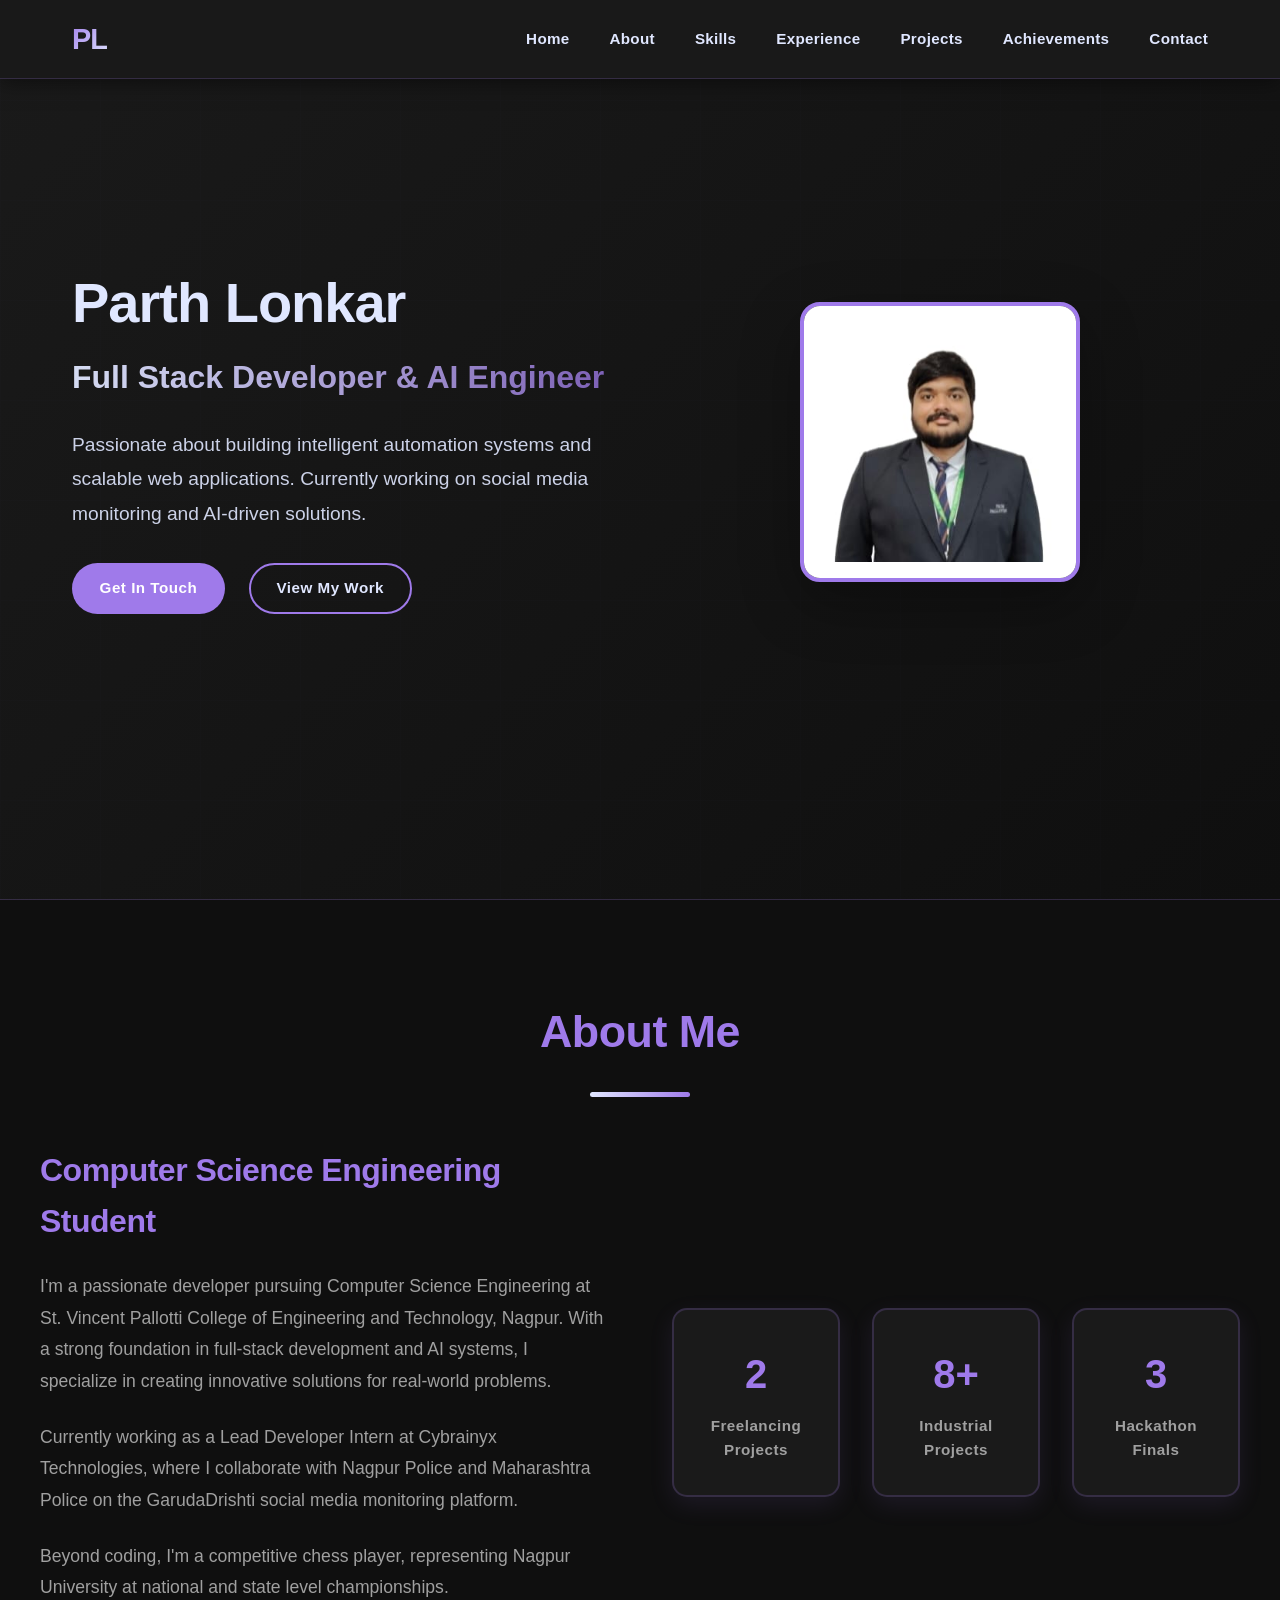
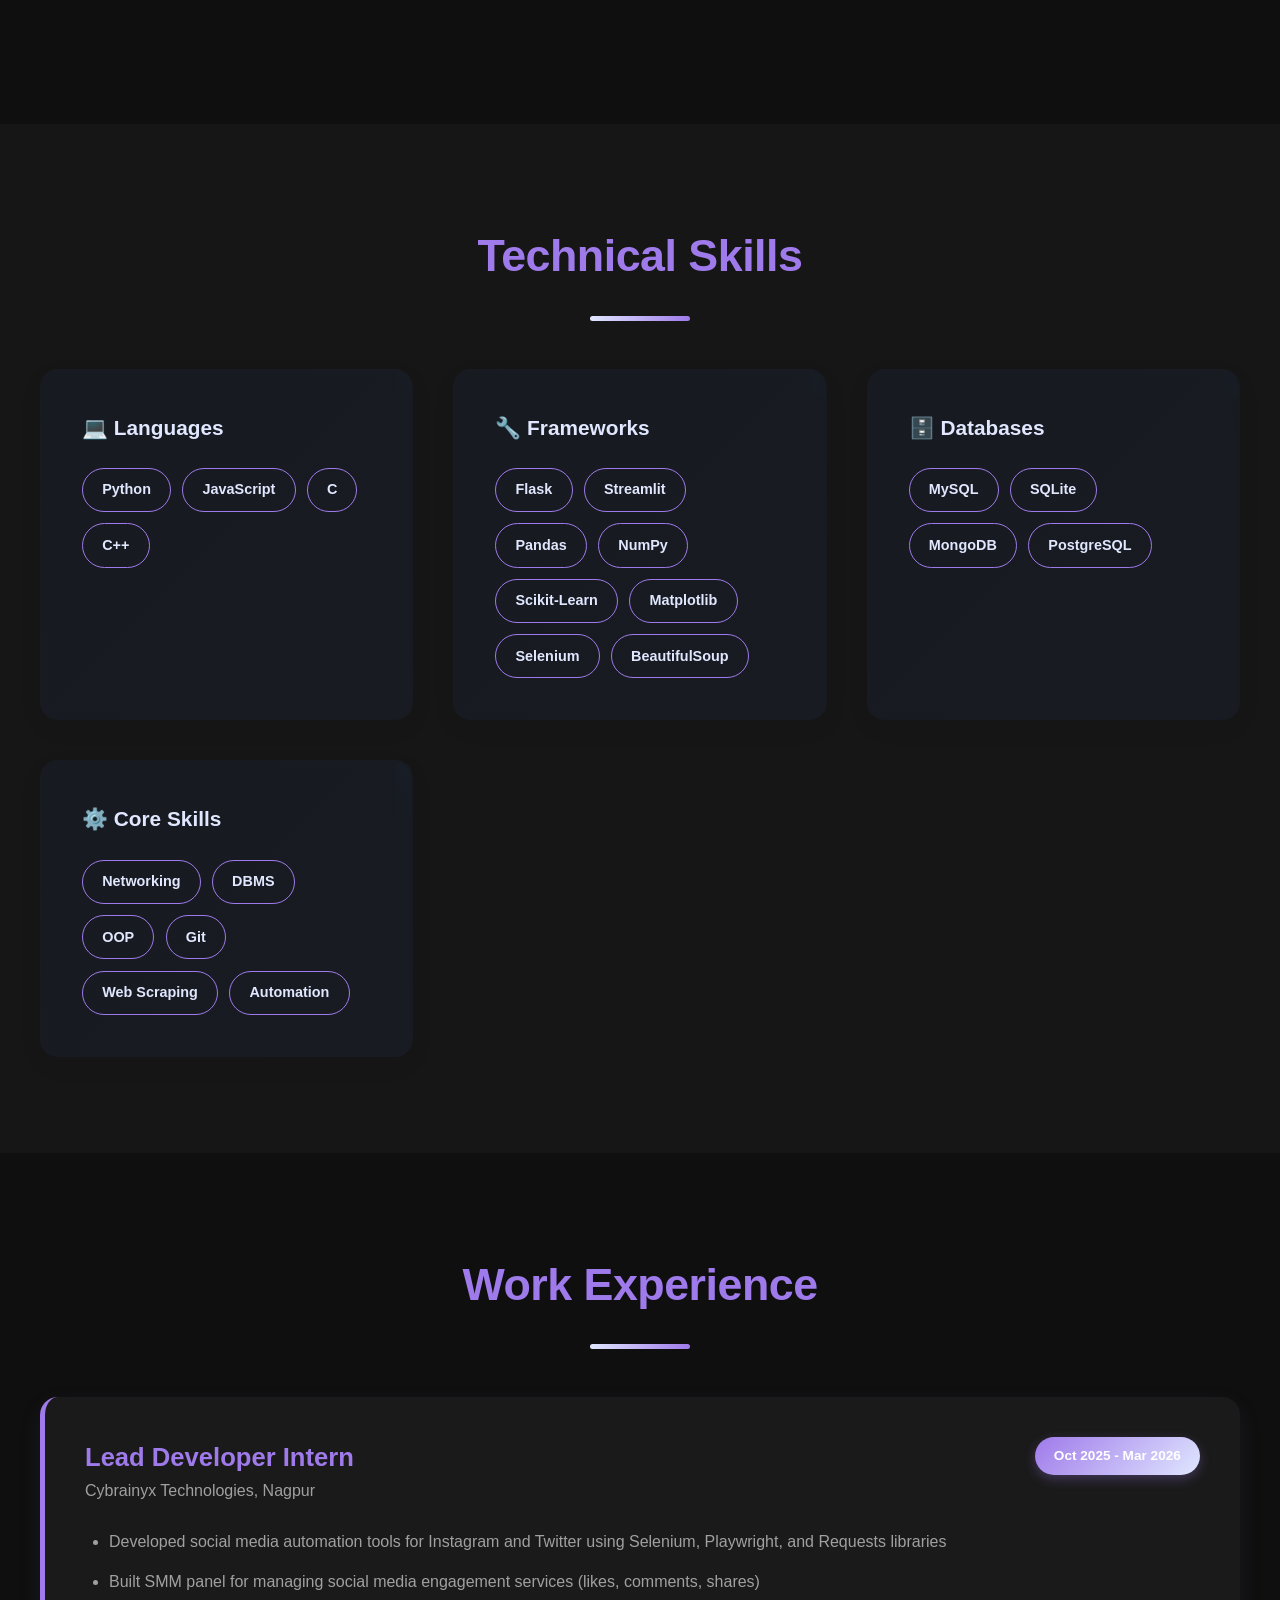
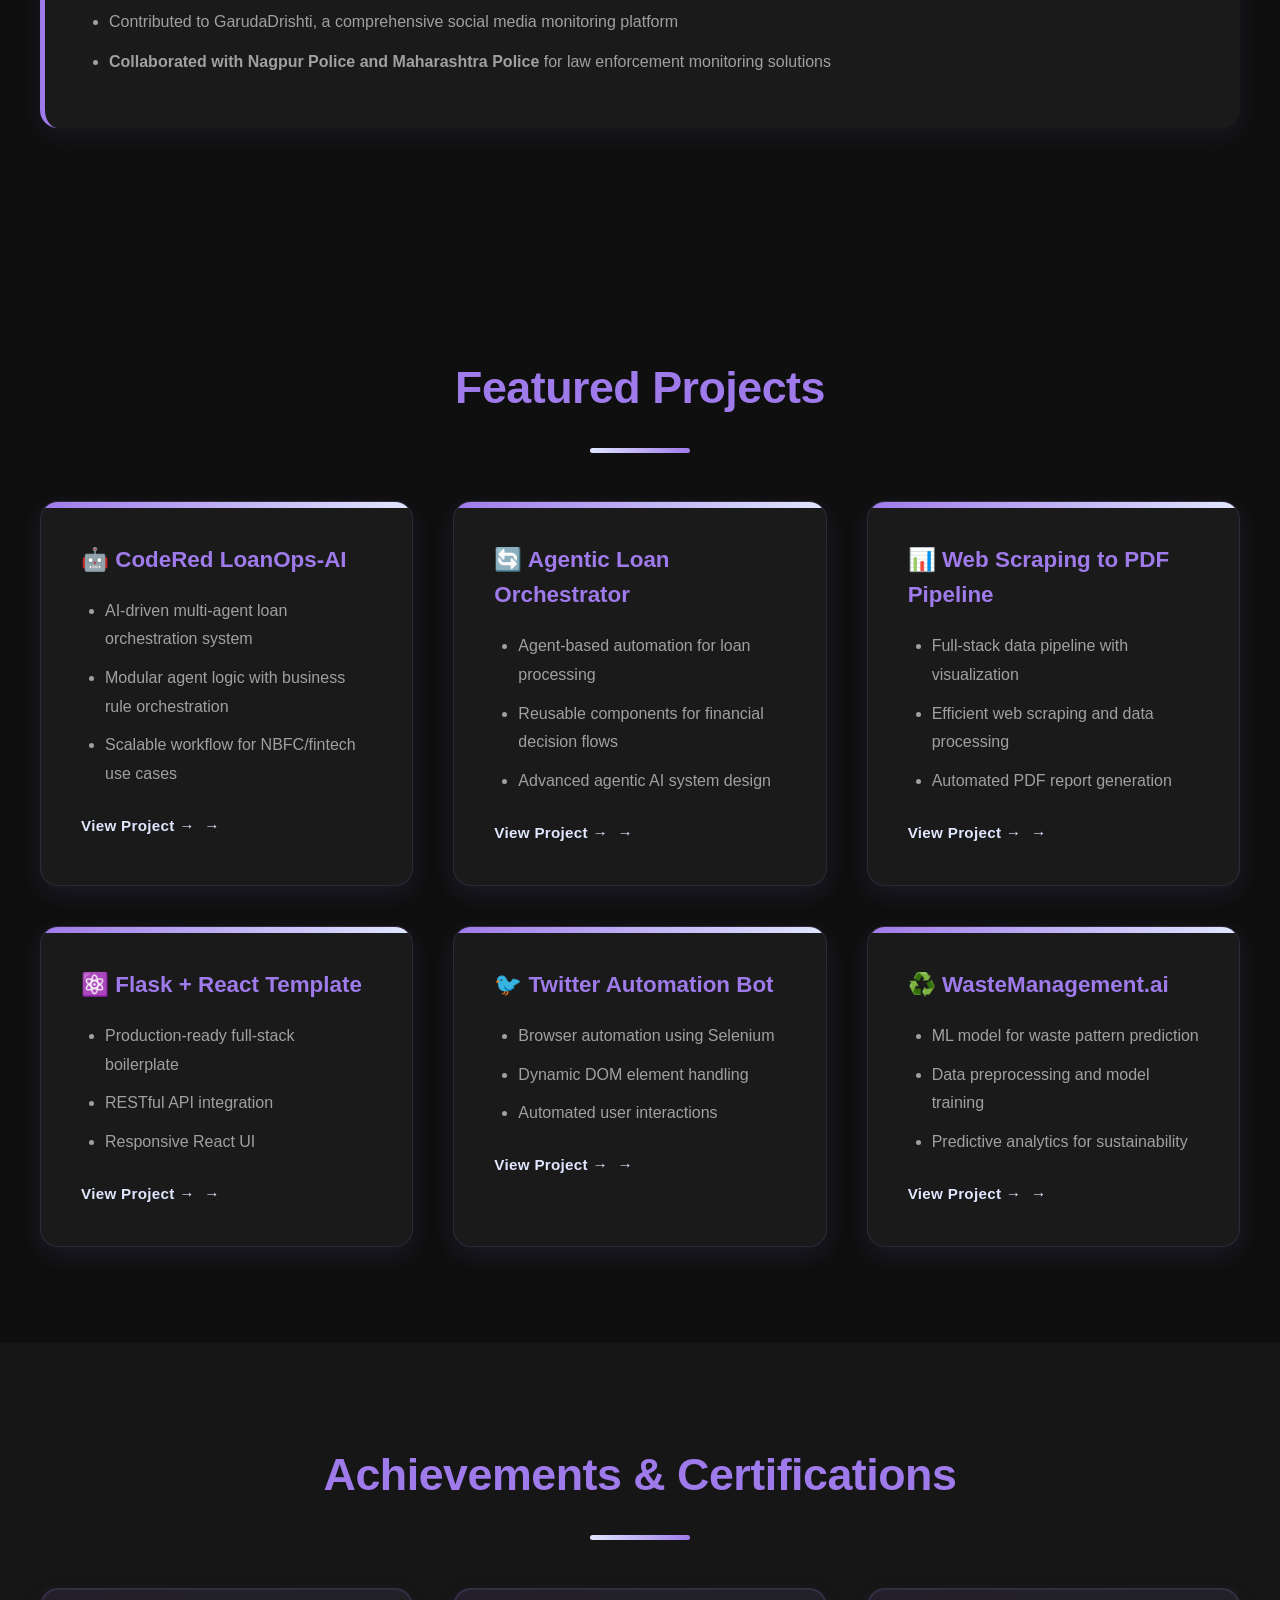
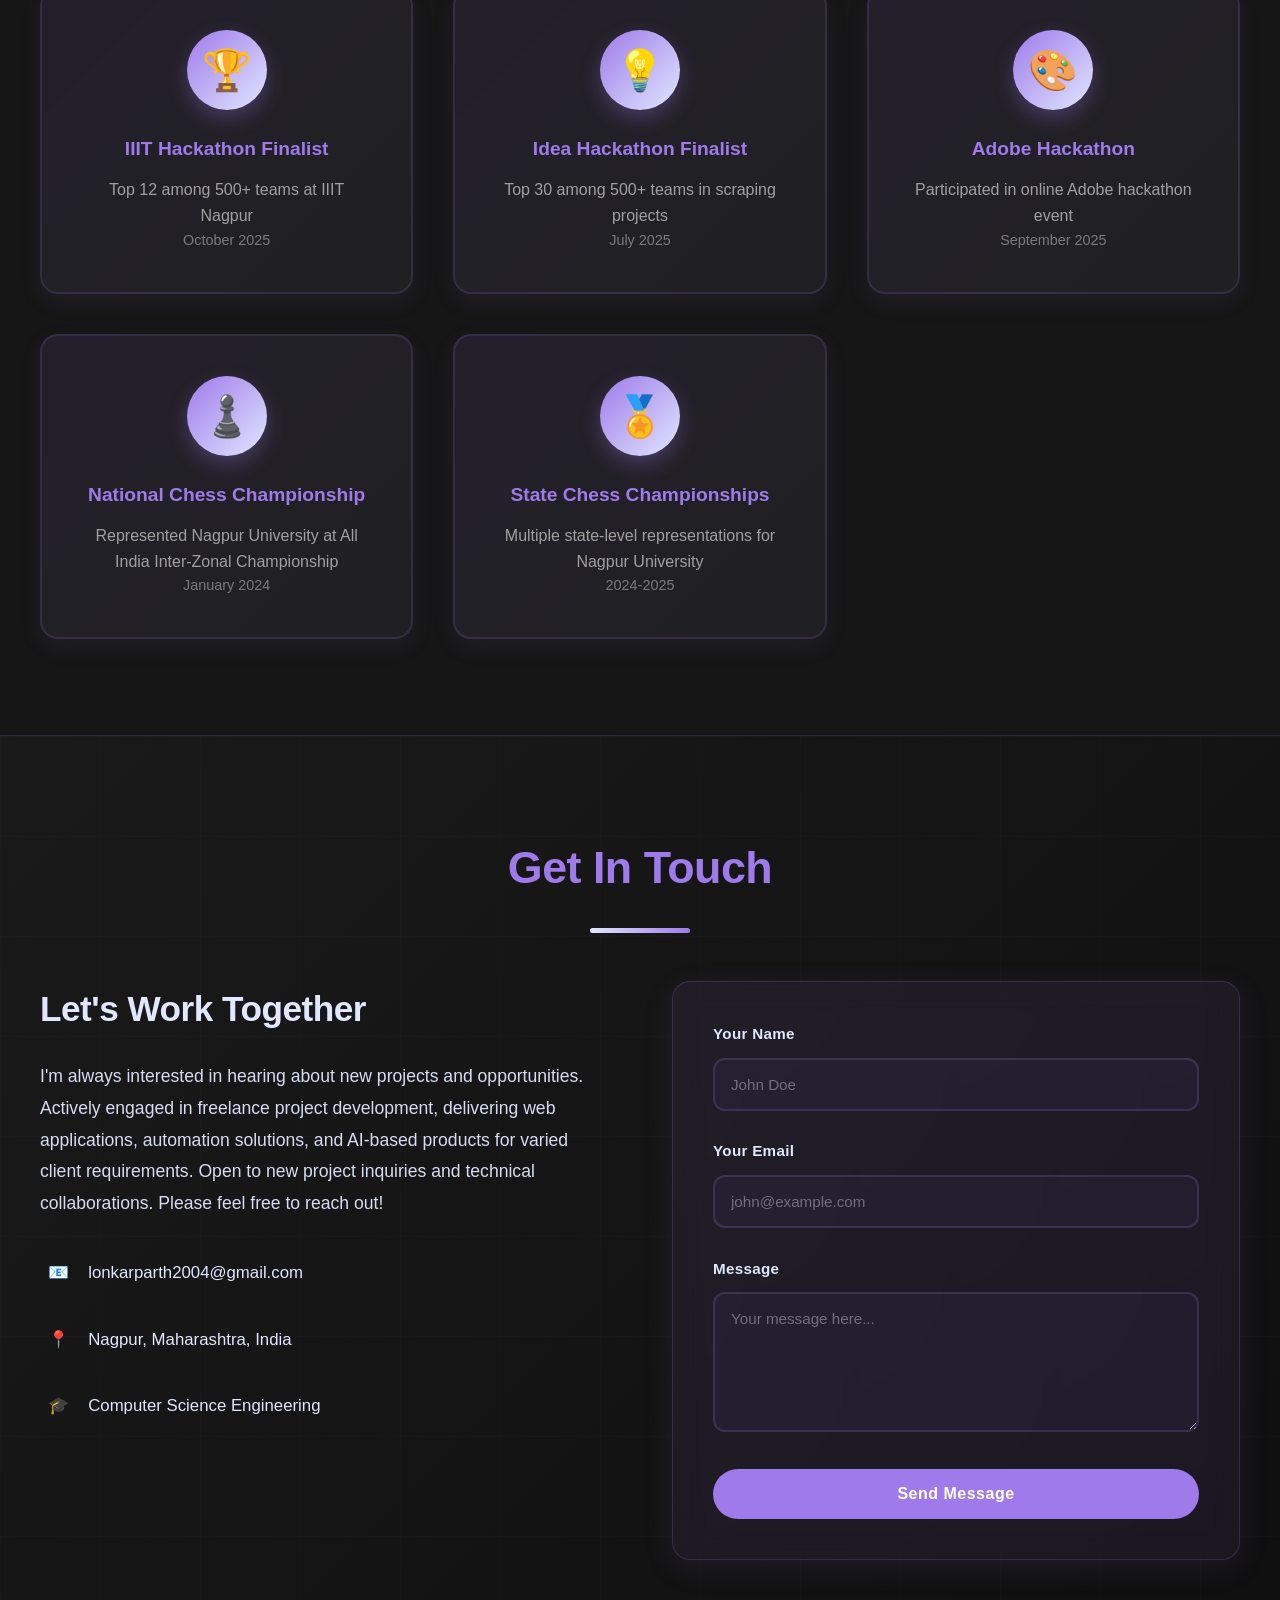
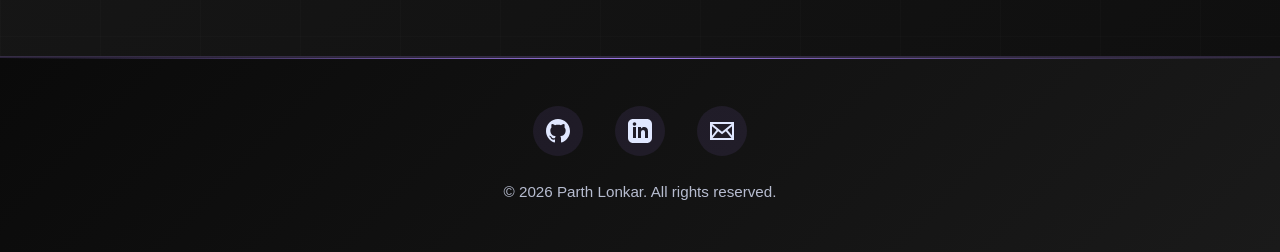
==== commit 2320b5f6: "minor changes" ====
--- a/index.html
+++ b/index.html
@@ -1477,7 +1477,7 @@
     <div class="loader" id="loader">
         <div>
             <div class="spinner"></div>
-            <div class="loader-text">Loading Your Portfolio...</div>
+            <div class="loader-text">Loading My Portfolio...</div>
         </div>
     </div>
     <!-- Navigation -->
@@ -1536,7 +1536,7 @@
                 <div class="stats">
                     <div class="stat-box">
                         <h4>2</h4>
-                        <p>Feelancing Projects</p>
+                        <p>Freelancing Projects</p>
                     </div>
                     <div class="stat-box">
                         <h4>8+</h4>
